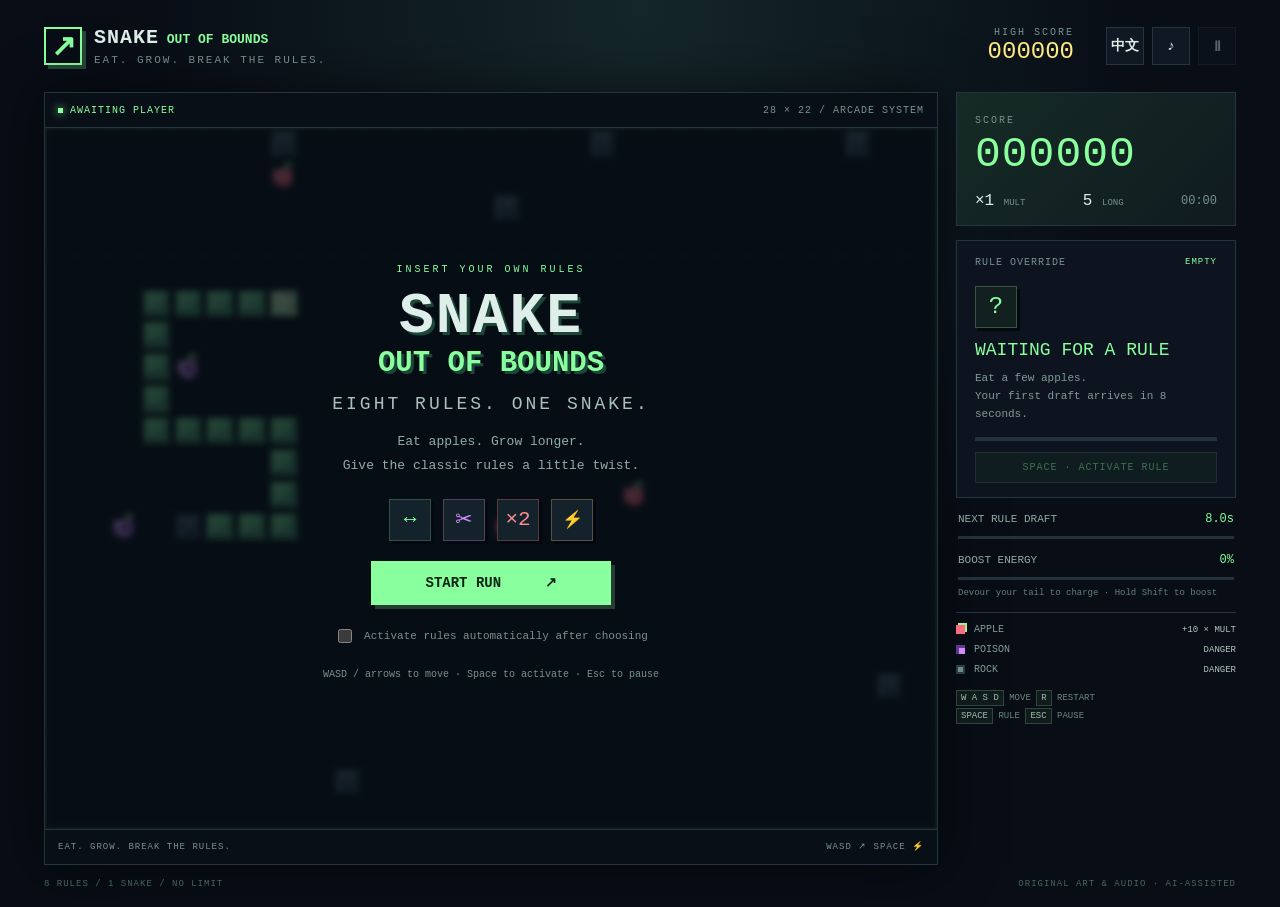
==== SnakeOutOfBounds.html @ 29319cbf "Add Snake Out of Bounds builds" ====
<!doctype html>
<html lang="en">
<head>
  <meta charset="utf-8">
  <meta name="viewport" content="width=device-width,initial-scale=1">
  <meta name="theme-color" content="#080d16">
  <meta name="description" content="Snake Out of Bounds — an endless arcade snake game with eight temporary rule mutations.">
  <title>Snake Out of Bounds</title>
  <style>
:root{color-scheme:dark;--bg:#080d16;--panel:#0d1420;--line:#243441;--muted:#77928f;--ink:#deeee9;--green:#89ff9d;--accent:#89ff9d;--purple:#d48aff;--yellow:#ffe783}*{box-sizing:border-box}body{margin:0;background:var(--bg);color:var(--ink);font-family:Consolas,"Courier New","Microsoft YaHei",monospace;font-size:14px;background-image:radial-gradient(ellipse at 50% 0,#14262a 0,transparent 55%)}button,a,input{-webkit-tap-highlight-color:transparent}button{font:inherit;cursor:pointer;transition:background .15s,transform .15s,border-color .15s}button:focus-visible,a:focus-visible,input:focus-visible{outline:2px solid var(--yellow);outline-offset:4px}button:active{transform:translateY(2px)}button:disabled{cursor:default;opacity:.38;transform:none}button:hover:not(:disabled){filter:brightness(1.15)}[hidden]{display:none!important}.cabinet{max-width:1240px;margin:auto;padding:0 24px}.topbar{height:92px;display:flex;align-items:center;gap:32px}.brand{display:flex;align-items:center;gap:12px;color:var(--ink);text-decoration:none;margin-right:auto}.brand-icon{width:38px;height:38px;display:grid;place-content:center;border:2px solid var(--green);color:var(--green);font-size:30px;font-weight:bold;box-shadow:4px 4px 0 #274738}.brand b{font-size:20px;letter-spacing:1px}.brand-small{font-size:13px;color:var(--green);letter-spacing:0}.brand small{display:block;color:var(--muted);font-size:11px;letter-spacing:2px;margin-top:5px}.record{text-align:right}.record span{display:block;font-size:10px;color:var(--muted);letter-spacing:2px}.record strong{color:var(--yellow);font-size:24px;font-weight:normal}.top-actions{display:flex;gap:8px}.icon-button{border:1px solid var(--line);background:#101923;color:var(--ink);width:38px;height:38px;font-weight:bold}.arena{display:grid;grid-template-columns:minmax(0,1fr) 280px;gap:18px;align-items:start}.board-shell{border:1px solid var(--line);box-shadow:0 0 50px #0008;min-width:0;background:#090f17}.board-status,.board-footer{display:flex;justify-content:space-between;align-items:center;padding:11px 13px;font-size:10px;letter-spacing:1px;color:var(--muted);height:35px}.board-status{border-bottom:1px solid var(--line)}.board-status span:first-child{display:flex;align-items:center;gap:7px}.board-status b{color:var(--accent);font-weight:normal}.board-status i{width:5px;height:5px;background:var(--accent);box-shadow:0 0 8px var(--accent)}.board-footer{border-top:1px solid var(--line);font-size:9px}.board-wrap{position:relative;isolation:isolate;overflow:hidden;aspect-ratio:28/22}canvas{display:block;width:100%;height:100%;image-rendering:pixelated;outline:none}.board-wrap:after{content:"";position:absolute;inset:0;pointer-events:none;background:repeating-linear-gradient(transparent 0 3px,#0002 3px 4px);opacity:.28;z-index:3}.overlay{position:absolute;inset:0;display:grid;place-items:center;background:#060b14bd;backdrop-filter:blur(3px);z-index:5;padding:24px}.panel{max-width:560px;width:100%;text-align:center}.eyebrow{color:var(--green);font-size:10px;letter-spacing:3px;margin-bottom:16px}.title-panel h1{font-size:58px;line-height:.88;letter-spacing:2px;margin:0;text-shadow:3px 3px 0 #1b4639}.title-panel h1 span{display:block;color:var(--green);font-size:29px;letter-spacing:0;line-height:1.5}.title-panel h2{font-size:18px;font-weight:normal;color:#aac2b9;margin:8px 0 16px;letter-spacing:3px}.intro{line-height:1.9;font-size:13px;color:#94ada8;margin:14px 0}.rule-preview{display:flex;justify-content:center;gap:12px;margin:20px 0}.rule-preview span{display:grid;place-items:center;width:42px;height:42px;background:#14232b;border:1px solid #325143;font-size:21px;color:var(--green);box-shadow:3px 3px 0 #020811}.rule-preview span:nth-child(2){color:var(--purple);border-color:#51415f}.rule-preview span:nth-child(3){color:#ff8b92;border-color:#5d393e}.rule-preview span:nth-child(4){color:var(--yellow);border-color:#57513e}.primary{border:0;background:var(--green);color:#0a2515;min-height:44px;padding:12px 26px;font-weight:bold;box-shadow:4px 4px 0 #263e32}.primary span{margin-left:35px}.title-panel .primary,.death-panel .primary{min-width:240px}.auto-option{display:flex;align-items:center;justify-content:center;gap:9px;font-size:11px;color:var(--muted);margin-top:21px;cursor:pointer}.auto-option input{accent-color:var(--green);width:14px;height:14px}.small-print{font-size:10px;color:#78928a;margin-top:20px;line-height:1.7}.dashboard{display:flex;flex-direction:column;gap:14px}.score-block{padding:18px 18px 15px;border:1px solid var(--line);background:linear-gradient(135deg,#152b25,#101b20)}.score-block>span{color:var(--muted);font-size:10px;letter-spacing:2px}.score-block>strong{display:block;font-weight:normal;color:var(--green);font-size:43px;letter-spacing:1px;line-height:1.3}.score-meta{display:flex;align-items:center;justify-content:space-between;margin-top:9px;font-size:16px}.score-meta small{font-size:9px;color:var(--muted)}.score-meta>span:last-child{font-size:12px;color:var(--muted)}.rule-slot{padding:16px 18px 14px;border:1px solid var(--line);background:var(--panel);min-height:246px}.slot-heading{display:flex;justify-content:space-between;color:var(--muted);font-size:10px;letter-spacing:1px}.slot-heading span:last-child{color:var(--accent);font-size:9px}.rule-symbol{width:42px;height:42px;font-size:24px;display:grid;place-items:center;color:var(--accent);border:1px solid #395447;margin:18px 0 12px;box-shadow:3px 3px 0 #03090f;background:#122020}.rule-slot h2{font-size:18px;color:var(--accent);font-weight:normal;margin:0 0 9px}.rule-slot p{line-height:1.65;color:#819a95;font-size:11px;min-height:40px;margin:0 0 14px}.rule-meter,.thin-meter{height:4px;background:#24313a;overflow:hidden}.rule-meter>div{height:100%;width:0;background:var(--accent);transition:width .06s linear}.activate{display:block;width:100%;margin-top:11px;border:1px solid #425c50;background:#172c22;padding:9px 3px;font-size:10px;color:var(--green);letter-spacing:1px}.next-draft,.energy{padding:0 2px}.next-draft>div:first-child,.energy>div:first-child{display:flex;justify-content:space-between;align-items:center;margin-bottom:10px}.next-draft span,.energy span{color:#90aaa0;font-size:11px}.next-draft strong,.energy strong{font-size:12px;color:var(--green);font-weight:normal}.thin-meter{height:3px}.thin-meter div{height:100%;background:var(--yellow);width:0;transition:width .08s linear}.energy .thin-meter div{background:#87d7ff}.energy small{display:block;font-size:9px;color:#657f79;margin-top:8px}.legend{border-top:1px solid var(--line);padding-top:11px;display:grid;gap:9px}.legend>div{display:flex;align-items:center;font-size:10px;color:#819c94;gap:9px}.legend b{margin-left:auto;color:#b3c8bd;font-size:9px;font-weight:normal}.legend i{width:9px;height:9px;display:inline-block}.apple-dot{background:#fa6d80;box-shadow:2px -2px #a5ef99}.poison-dot{background:var(--purple);box-shadow:inset 3px 3px #5f3889}.rock-dot{background:#708c8a;border:2px solid #293d48}.key-hint{line-height:2;font-size:9px;color:#6c8a81}.key-hint kbd{font:inherit;border:1px solid #30463c;padding:2px 4px;color:#a4bfb1;background:#101c1b}.page-footer{display:flex;justify-content:space-between;font-size:9px;color:#48675c;padding:14px 0 18px;letter-spacing:1px}.draft-panel h2,.pause-panel h2,.death-panel h2{font-size:28px;margin:0 0 15px;letter-spacing:1px;font-weight:normal}.draft-panel>p,.death-panel>p{color:#809a93;font-size:12px;line-height:1.7;margin:0 0 24px}.draft-panel .eyebrow{color:var(--yellow)}.choices{display:grid;grid-template-columns:1fr 1fr;gap:14px;margin-bottom:23px}.choice{display:flex;flex-direction:column;align-items:center;min-height:214px;padding:20px 12px;background:#131e29;border:1px solid #3e5559;color:var(--ink);box-shadow:4px 4px 0 #02080d;position:relative}.choice:hover{border-color:var(--card-color);background:#1b2c32}.choice-number{position:absolute;top:9px;left:10px;font-size:10px;color:#6b8e82}.choice-symbol{font-size:34px;color:var(--card-color);margin:15px 0}.choice b{font-size:16px;font-weight:normal;color:var(--card-color);margin-bottom:14px}.choice p{font-size:11px;color:#8da89d;line-height:1.7;margin:0;flex:1}.choice small{margin-top:18px;font-size:9px;letter-spacing:1px;color:#bed4c8}.draft-panel>small{color:#719389;font-size:10px}.pause-panel{max-width:420px}.control-list{display:grid;grid-template-columns:1fr 1fr;text-align:left;background:#101b24;border:1px solid #2d4241;padding:16px;gap:13px 20px;color:#9ab4aa;font-size:11px}.control-list kbd{display:block;color:var(--green);font:inherit;font-size:12px;margin-bottom:4px}.pause-hint{font-size:11px;line-height:1.8;color:#789990;margin:18px 0}.pause-buttons{display:flex;gap:12px;justify-content:center}.secondary{border:1px solid #395349;background:#172623;color:#acc7b7;padding:10px 18px}.credits{color:#4f7266;font-size:9px;line-height:1.9;margin-top:24px}.final-score{position:relative;border-block:1px solid #29453b;padding:15px;margin-bottom:20px}.final-score span{display:block;color:#819f91;font-size:10px}.final-score strong{display:block;font-size:54px;font-weight:normal;color:var(--green)}.final-score b{color:var(--yellow);font-size:10px;letter-spacing:2px}.final-stats{display:flex;justify-content:space-around;margin-bottom:30px}.final-stats small{display:block;font-size:10px;color:#789d8c;margin-bottom:8px}.final-stats b{color:#ceded3;font-size:20px;font-weight:normal}.slogan{position:absolute;z-index:4;left:0;right:0;top:42%;text-align:center;pointer-events:none;opacity:0;background:#160d2cd9;padding:18px 9px;border-block:1px solid #b975d688;transform:translateY(8px);transition:opacity .15s,transform .15s}.slogan.show{opacity:1;transform:none}.slogan small{display:block;font-size:9px;letter-spacing:4px;color:#dcb8f6;margin-bottom:9px}.slogan strong{font-size:28px;color:#f6d6ff;text-shadow:2px 2px #6544aa;line-height:1.2}.toast{position:absolute;z-index:4;bottom:20px;left:50%;transform:translateX(-50%);font-size:11px;background:#111f29eb;border:1px solid #4f7160;padding:9px 17px;white-space:nowrap;opacity:0;pointer-events:none;transition:opacity .2s}.toast.show{opacity:1}.cabinet.active{--accent:#d48aff}.cabinet.active .board-shell{border-color:#614876}.cabinet.active .rule-slot{border-color:#62477c;background:linear-gradient(135deg,#201a30,#101c23)}.cabinet.armed{--accent:#ffe783}.cabinet.armed .rule-slot{border-color:#74633e}.cabinet.warning .board-status i{animation:blink 1s steps(2,end) infinite}.cabinet.warning .next-draft strong{color:var(--yellow)}@keyframes blink{50%{opacity:.25}}@media(max-width:1000px){.cabinet{padding:0 16px}.arena{grid-template-columns:minmax(0,1fr) 240px;gap:12px}.score-block>strong{font-size:36px}.rule-slot{padding:13px;min-height:228px}.rule-slot p{font-size:10px}.title-panel h1{font-size:48px}.title-panel h1 span{font-size:24px}.overlay{padding:20px}.title-panel .intro{font-size:12px}.rule-preview{margin:14px 0}.small-print{margin-top:14px}.choice{min-height:190px}.draft-panel h2{font-size:23px}.choice b{font-size:14px}.choice p{font-size:10px}.slogan strong{font-size:23px}}@media(max-width:760px){.topbar{height:76px;gap:12px}.brand-small{display:block;font-size:11px}.brand b{font-size:17px}.brand small{display:none}.record strong{font-size:18px}.record span{font-size:8px}.top-actions{gap:4px}.icon-button{width:32px;height:32px}.arena{grid-template-columns:1fr}.dashboard{display:grid;grid-template-columns:1fr 1fr;gap:12px}.score-block{grid-column:1;padding:14px}.rule-slot{grid-column:2;grid-row:1/4;min-height:0}.energy,.next-draft{grid-column:1}.legend,.key-hint{display:none}.board-status #coordinates{font-size:8px}.board-footer{font-size:8px}.overlay{padding:15px}.title-panel h1{font-size:44px}.title-panel h1 span{font-size:21px}.title-panel h2{font-size:14px;margin:2px 0 8px}.title-panel .intro{font-size:11px;margin:8px 0}.rule-preview{margin:10px 0}.rule-preview span{height:28px;width:28px;font-size:17px}.primary{min-height:38px;padding:9px 18px}.auto-option{margin-top:13px;font-size:10px}.small-print{font-size:8px;margin:10px 0 0}.eyebrow{font-size:8px;margin-bottom:12px}.draft-panel h2,.pause-panel h2,.death-panel h2{font-size:21px;margin-bottom:10px}.draft-panel>p,.death-panel>p{font-size:10px;margin-bottom:14px}.choices{gap:10px;margin-bottom:14px}.choice{min-height:166px;padding:14px 8px}.choice-symbol{font-size:24px;margin:10px 0}.choice b{font-size:12px;margin-bottom:10px}.choice p{font-size:9px}.choice small{margin-top:10px}.control-list{padding:10px;gap:8px;font-size:9px}.control-list kbd{font-size:10px}.pause-hint{font-size:9px;margin:12px 0}.credits{margin:13px 0 0;font-size:8px}.final-score{padding:9px;margin-bottom:12px}.final-score strong{font-size:38px}.final-stats{margin-bottom:15px}.final-stats b{font-size:17px}.page-footer{font-size:7px}.slogan strong{font-size:19px}}@media(prefers-reduced-motion:reduce){*{animation:none!important;transition:none!important}.board-wrap:after{display:none}}
@media(min-width:761px){.cabinet{max-width:min(1240px,calc((100vh - 198px)*28/22 + 348px))}}
.overlay{overflow:auto;align-items:safe center}@media(min-width:761px) and (max-height:800px){.key-hint{display:none}}
.icon-button{padding:0;white-space:nowrap}.rule-preview span:last-child{font-size:17px}

</style>
</head>
<body>
<div class="cabinet" id="cabinet">
  <header class="topbar">
    <a class="brand" href="#" id="home" aria-label="Title screen"><span class="brand-icon">↗</span><span><b>SNAKE<span class="brand-small"> OUT OF BOUNDS</span></b><small id="brandSub">EAT. GROW. BREAK THE RULES.</small></span></a>
    <div class="record"><span id="bestLabel">HIGH SCORE</span><strong id="best">000000</strong></div>
    <div class="top-actions"><button id="language" class="icon-button" aria-label="切换至中文">中文</button><button id="sound" class="icon-button" aria-label="Mute sound">♪</button><button id="pause" class="icon-button" aria-label="Pause">Ⅱ</button></div>
  </header>
  <main class="arena">
    <section class="board-shell" aria-label="Game board">
      <div class="board-status"><span><i id="statusDot"></i><b id="status">AWAITING PLAYER</b></span><span id="coordinates">28 × 22 / ARCADE SYSTEM</span></div>
      <div class="board-wrap">
        <canvas id="board" width="840" height="660" tabindex="0" aria-label="Snake board. WASD or arrows to move."></canvas>
        <div id="slogan" class="slogan" aria-live="polite"><small>RULE OVERRIDE</small><strong></strong></div>
        <div id="toast" class="toast" aria-live="polite"></div>
        <div id="overlay" class="overlay">
          <section id="titlePanel" class="panel title-panel">
            <div class="eyebrow">INSERT YOUR OWN RULES</div>
            <h1>SNAKE<br><span>OUT OF BOUNDS</span></h1>
            <h2 id="titleZh">EIGHT RULES. ONE SNAKE.</h2>
            <p class="intro" id="intro">Eat apples. Grow longer.<br>Give the classic rules a little twist.</p>
            <div class="rule-preview" aria-hidden="true"><span>↔</span><span>✂</span><span>×2</span><span>⚡</span></div>
            <button id="start" class="primary">START RUN <span>↗</span></button>
            <label class="auto-option"><input type="checkbox" id="auto"><span id="autoLabel">Activate rules automatically after choosing</span></label>
            <p class="small-print" id="titleHelp">WASD / arrows to move · Space to activate · Esc to pause</p>
          </section>
          <section id="draftPanel" class="panel draft-panel" hidden>
            <div class="eyebrow" id="draftEyebrow">RULE DRAFT / TIME IS PAUSED</div>
            <h2 id="draftTitle">Which rule will you bend?</h2>
            <p id="draftSubtitle">Keep one. Your new rule replaces the old one.</p>
            <div id="choices" class="choices"></div>
            <small id="draftHelp">Press 1 / 2 to choose · Then Space to activate</small>
          </section>
          <section id="pausePanel" class="panel pause-panel" hidden>
            <div class="eyebrow">SYSTEM ON HOLD</div>
            <h2 id="pauseTitle">PAUSED</h2>
            <div id="pauseHelp" class="control-list"></div>
            <p id="pauseHint" class="pause-hint">Every 5 extra body segments raise your score multiplier.<br>A yellow warning precedes a choice of two new rules.</p>
            <div class="pause-buttons"><button id="resume" class="primary">RESUME</button><button id="restartPause" class="secondary">NEW RUN</button></div>
            <p class="credits" id="credits">Original procedural art & synthesized audio · AI-assisted<br>Full license and production notes: CREDITS.txt</p>
          </section>
          <section id="deathPanel" class="panel death-panel" hidden>
            <div class="eyebrow" id="deathEyebrow">RUN TERMINATED</div>
            <h2 id="deathTitle">The rules won this round.</h2>
            <p id="deathReason"></p>
            <div class="final-score"><span id="finalLabel">FINAL SCORE</span><strong id="finalScore">000000</strong><b id="newRecord" hidden>NEW RECORD</b></div>
            <div class="final-stats"><span><small id="lengthLabel">MAX LENGTH</small><b id="finalLength">5</b></span><span><small id="timeLabel">SURVIVAL</small><b id="finalTime">00:00</b></span><span><small id="rulesLabel">RULES USED</small><b id="finalRules">0</b></span></div>
            <button id="restart" class="primary">TRY AGAIN <span>↗</span></button>
            <p class="small-print" id="restartHelp">Press R / Enter to restart instantly</p>
          </section>
        </div>
      </div>
      <div class="board-footer"><span id="footerLeft">EAT. GROW. BREAK THE RULES.</span><span id="footerRight">WASD ↗ SPACE ⚡</span></div>
    </section>
    <aside class="dashboard">
      <div class="score-block"><span id="scoreLabel">SCORE</span><strong id="score">000000</strong><div class="score-meta"><span id="multiplier">×1 <small>MULT</small></span><span id="length">5 <small>LONG</small></span><span id="time">00:00</span></div></div>
      <section class="rule-slot" id="ruleSlot"><div class="slot-heading"><span id="slotLabel">RULE OVERRIDE</span><span id="ruleBadge">EMPTY</span></div><div id="ruleSymbol" class="rule-symbol">?</div><h2 id="ruleName">WAITING FOR A RULE</h2><p id="ruleDescription">Eat a few apples.<br>Your first draft arrives in 8 seconds.</p><div class="rule-meter"><div id="activeBar"></div></div><button id="activate" class="activate" disabled><span id="activateLabel">SPACE · ACTIVATE RULE</span></button></section>
      <section class="next-draft"><div><span id="nextLabel">NEXT RULE DRAFT</span><strong id="nextTime">08.0s</strong></div><div class="thin-meter"><div id="draftBar"></div></div></section>
      <section class="energy"><div><span id="energyLabel">BOOST ENERGY</span><strong id="energyValue">0%</strong></div><div class="thin-meter"><div id="energyBar"></div></div><small id="energyHint">Devour your tail to charge · Hold Shift to boost</small></section>
      <section class="legend"><div><i class="apple-dot"></i><span id="appleLegend">APPLE</span><b id="applePoints">+10 × MULT</b></div><div><i class="poison-dot"></i><span id="poisonLegend">POISON</span><b id="poisonPoints">DANGER</b></div><div><i class="rock-dot"></i><span id="rockLegend">ROCK</span><b id="rockPoints">DANGER</b></div></section>
      <div class="key-hint" id="sideHelp"><kbd>W A S D</kbd> MOVE <kbd>R</kbd> RESTART<br><kbd>SPACE</kbd> RULE <kbd>ESC</kbd> PAUSE</div>
    </aside>
  </main>
  <footer class="page-footer"><span id="bottomLabel">8 RULES / 1 SNAKE / NO LIMIT</span><span id="bottomCredit">ORIGINAL ART & AUDIO · AI-ASSISTED</span></footer>
</div>
<script>
/* Snake Out of Bounds — original pure simulation, MIT licensed. */
(function (root, factory) {
  'use strict';
  const api = factory();
  if (typeof module === 'object' && module.exports) module.exports = api;
  else { root.SnakeModel = api.SnakeModel; root.RULES = api.RULES; }
})(typeof window !== 'undefined' ? window : globalThis, function () {
  'use strict';
  const RULES = [
    { id: 'wrap', name: {zh:'穿墙', en:'WALL WALKER'}, slogan:{zh:'边界只是一种建议。',en:'Borders are suggestions.'}, description:{zh:'10 秒内穿过四周边界，从另一侧出现。身体、毒果和岩石仍然危险。',en:'Wrap through board edges for 10 seconds. Your body, poison and rocks remain dangerous.'}, color:'#59cfff' },
    { id: 'cut', name: {zh:'自切', en:'CUT THE TAIL'}, slogan:{zh:'舍掉过去，换一条生路。',en:'Leave the past behind.'}, description:{zh:'撞到身体时，从撞击段到尾巴切断；每失去一节获得 2 分 × 切断前倍率。',en:'A body collision cuts off the struck segment and the tail. Earn 2 points per removed segment times your pre-cut multiplier.'}, color:'#ff79bd' },
    { id: 'antidote', name: {zh:'毒即是食', en:'ANTIDOTE'}, slogan:{zh:'把坏消息吃下去。',en:'Swallow the bad news.'}, description:{zh:'毒果变成食物：安全吃掉、长一节，获得 20 分 × 倍率。',en:'Poison becomes safe food: grow one segment and earn 20 points times your multiplier.'}, color:'#a1f477' },
    { id: 'devour', name: {zh:'吞尾加速', en:'TAIL BURNER'}, slogan:{zh:'用身体为速度加油。',en:'Fuel your speed with yourself.'}, description:{zh:'激活及再次按空格时吞掉一节尾巴，增加 30 能量（至少留 3 节）。按 Shift 消耗能量加速。',en:'Activation and further Space presses consume one tail segment for 30 energy, keeping at least 3 segments. Hold Shift to spend energy on speed.'}, color:'#ffa95f' },
    { id: 'velocity', name: {zh:'疾速穿石', en:'GHOST SPRINT'}, slogan:{zh:'快到障碍来不及阻挡。',en:'Too fast for obstacles.'}, description:{zh:'自动高速前进；穿过并消除岩石，每块获得 4 分 × 倍率。毒果和边界仍致命。',en:'Move automatically at high speed. Break through rocks for 4 points times your multiplier. Poison and edges remain deadly.'}, color:'#bd98ff' },
    { id: 'invert', name: {zh:'反转价值', en:'VALUE FLIP'}, slogan:{zh:'好坏，由你重新定义。',en:'Redefine good and bad.'}, description:{zh:'苹果长身但不加分；毒果安全、长身并加 20 分 × 倍率；岩石安全、消除并加 12 分 × 倍率。',en:'Apples grow you but score zero. Poison safely grows you for 20 points times your multiplier. Rocks break safely for 12 points times your multiplier.'}, color:'#ffe177' },
    { id: 'hunt', name: {zh:'食物来找你', en:'FOOD HUNT'}, slogan:{zh:'这次，轮到食物追你。',en:'Let the food chase you.'}, description:{zh:'每 0.65 秒，苹果向蛇头移动一格，避开身体、岩石、毒果和其他苹果。',en:'Every 0.65 seconds apples move one cell toward your head, avoiding your body, rocks, poison and other apples.'}, color:'#67eccb' },
    { id: 'relative', name: {zh:'蛇在中心', en:'CENTER STAGE'}, slogan:{zh:'不必移动自己，让世界移动。',en:'Move the world around you.'}, description:{zh:'画面以蛇头为中心移动，边界循环相连。逻辑中蛇仍在移动；身体、岩石和毒果仍危险。',en:'The view follows your centered head and world edges wrap. Your snake still moves logically; body, rocks and poison remain dangerous.'}, color:'#80aeff' }
  ];
  const IDS = RULES.map(r => r.id);
  const same = (a, b) => a.x === b.x && a.y === b.y;
  const copy = a => ({x:a.x, y:a.y});
  const clone = value => JSON.parse(JSON.stringify(value));
  const mod = (n, d) => ((n % d) + d) % d;

  class SnakeModel {
    constructor(seed) {
      this.cols = 28; this.rows = 22;
      this._initialSeed = seed === undefined ? Date.now() >>> 0 : seed;
      this.reset(this._initialSeed);
    }
    reset(seed) {
      if (seed !== undefined) this._initialSeed = seed;
      this._randomSource = typeof this._initialSeed === 'function' ? this._initialSeed : null;
      this._seed = this._randomSource ? 1 : Number(this._initialSeed) >>> 0;
      this.snake = Array.from({length:5}, (_, i) => ({x:14-i, y:11}));
      this.dir = {x:1,y:0}; this._turnQueue = [];
      this.apples = []; this.poisons = []; this.obstacles = [];
      this.score = 0; this.maxLength = 5; this.elapsed = 0;
      this.alive = true; this.deathReason = null;
      this.currentRule = null; this.activeRemaining = 0; this.ready = false;
      this.energy = 0; this.choiceDue = 8; this.offered = null; this.events = [];
      this._moveClock = 0; this._huntClock = 0; this._pendingGrowth = 0;
      this._tailMemory = null;
      const safeStart = p => p.x >= 8 && p.x <= 22 && p.y >= 8 && p.y <= 14;
      for (let i=0;i<8;i++) this._spawn(this.obstacles, safeStart);
      this.apples.push({x:18,y:11});
      this._spawn(this.apples); this._spawn(this.apples);
      this._spawn(this.poisons, safeStart); this._spawn(this.poisons, safeStart);
      return this.snapshot();
    }
    _random() {
      if (this._randomSource) {
        const n = Number(this._randomSource());
        return Number.isFinite(n) ? Math.max(0,Math.min(1-Number.EPSILON,n)) : 0;
      }
      this._seed = (Math.imul(1664525,this._seed)+1013904223) >>> 0;
      return this._seed / 4294967296;
    }
    _occupied(p) {
      return [this.snake,this.apples,this.poisons,this.obstacles].some(list => list.some(a=>same(a,p)));
    }
    _spawn(list, excluded) {
      const cells = [];
      for(let y=0;y<this.rows;y++) for(let x=0;x<this.cols;x++) {
        const p={x,y}; if(!this._occupied(p) && !(excluded && excluded(p))) cells.push(p);
      }
      if(!cells.length) { this._end('complete'); return null; }
      const cell=cells[Math.floor(this._random()*cells.length)]; list.push(cell); return cell;
    }
    _active(id) { return this.currentRule===id && this.activeRemaining>0; }
    multiplier() { return Math.max(1,Math.min(8,1+Math.floor((this.snake.length-5)/5))); }
    interval(boost) {
      if(boost && this.energy>0) return .075;
      if(this._active('velocity')) return .085;
      return Math.max(.11,.16-this.score*.00015);
    }
    turn(dx,dy) {
      if(!this.alive || this.offered || !((Math.abs(dx)===1 && dy===0)||(Math.abs(dy)===1 && dx===0))) return false;
      const last=this._turnQueue.length ? this._turnQueue[this._turnQueue.length-1] : this.dir;
      if((dx===last.x && dy===last.y)||(dx===-last.x && dy===-last.y)||this._turnQueue.length>=2) return false;
      this._turnQueue.push({x:dx,y:dy}); return true;
    }
    _draft() {
      const pool=IDS.filter(id=>id!==this.currentRule);
      const first=pool.splice(Math.floor(this._random()*pool.length),1)[0];
      const second=pool[Math.floor(this._random()*pool.length)];
      this.offered=[first,second]; this.choiceDue=0;
      this._turnQueue=[];
      this.events.push({type:'draft',rule:null,offered:this.offered.slice()});
    }
    choose(id,options) {
      if(!this.alive || !this.offered || !this.offered.includes(id) || !IDS.includes(id)) return false;
      this.currentRule=id; this.activeRemaining=0; this.ready=true;
      this.offered=null; this.choiceDue=18; this._huntClock=0;
      this.events.push({type:'choose',rule:id});
      if(options && options.autoActivate) this.activate();
      return true;
    }
    activate() {
      if(!this.alive || this.offered || !IDS.includes(this.currentRule)) return false;
      if(this.activeRemaining>0) return this.currentRule==='devour' ? this._devour() : false;
      if(!this.ready) return false;
      this.ready=false; this.activeRemaining=10; this._huntClock=0;
      this.events.push({type:'activate',rule:this.currentRule,...copy(this.snake[0])});
      if(this.currentRule==='devour') this._devour();
      return true;
    }
    _devour() {
      if(this.snake.length<=3) return false;
      const tail=this.snake.pop(); this._tailMemory=null;
      const gain=Math.min(30,100-this.energy); this.energy+=gain;
      this.events.push({type:'devour',rule:'devour',...copy(tail),amount:1});
      this.events.push({type:'energy',rule:'devour',amount:gain});
      return true;
    }
    _end(reason,position) {
      if(!this.alive) return;
      this.alive=false; this.deathReason=reason; this._turnQueue=[];
      this.events.push({type:'die',reason,rule:this.activeRemaining>0?this.currentRule:null,...copy(position||this.snake[0])});
    }
    _consume(list,object,kind,reward,multiplier) {
      const index=list.indexOf(object); if(index<0) return;
      list.splice(index,1); const amount=reward*multiplier; this.score+=amount;
      this.events.push({type:kind,...copy(object),amount,rule:this.activeRemaining>0?this.currentRule:null});
      this._spawn(list);
    }
    _growTail() {
      const n=this.snake.length, tail=this.snake[n-1], before=this.snake[n-2];
      const candidates=[];
      if(this._tailMemory) candidates.push(copy(this._tailMemory));
      if(before) candidates.push({x:tail.x+Math.sign(tail.x-before.x),y:tail.y+Math.sign(tail.y-before.y)});
      for(const d of [{x:1,y:0},{x:-1,y:0},{x:0,y:1},{x:0,y:-1}]) candidates.push({x:tail.x+d.x,y:tail.y+d.y});
      const wrap=this._active('wrap')||this._active('relative');
      for(const raw of candidates) {
        const p=wrap?{x:mod(raw.x,this.cols),y:mod(raw.y,this.rows)}:raw;
        if(p.x<0||p.y<0||p.x>=this.cols||p.y>=this.rows||this._occupied(p)) continue;
        const dx=Math.abs(p.x-tail.x),dy=Math.abs(p.y-tail.y);
        if(!(dx+dy===1 || (wrap && ((dx===this.cols-1&&dy===0)||(dy===this.rows-1&&dx===0))))) continue;
        this.snake.push(p); this._tailMemory=null; this.maxLength=Math.max(this.maxLength,this.snake.length); return true;
      }
      this._pendingGrowth++; return false;
    }
    _hunt() {
      for(const apple of this.apples.slice()) {
        if(!this.alive || !this.apples.includes(apple)) break;
        const head=this.snake[0],dx=head.x-apple.x,dy=head.y-apple.y;
        const horizontal={x:Math.sign(dx),y:0},vertical={x:0,y:Math.sign(dy)};
        const steps=Math.abs(dx)>=Math.abs(dy)?[horizontal,vertical]:[vertical,horizontal];
        for(const d of steps) {
          if(!d.x&&!d.y) continue;
          const p={x:apple.x+d.x,y:apple.y+d.y};
          if(p.x<0||p.y<0||p.x>=this.cols||p.y>=this.rows) continue;
          if(this.snake.slice(1).some(a=>same(a,p))||this.obstacles.some(a=>same(a,p))||this.poisons.some(a=>same(a,p))||this.apples.some(a=>a!==apple&&same(a,p))) continue;
          apple.x=p.x;apple.y=p.y;break;
        }
        if(same(apple,this.snake[0])) {
          const multiplier=this.multiplier(); this._growTail(); this._consume(this.apples,apple,'eat',10,multiplier);
        }
      }
    }
    _step() {
      if(this._turnQueue.length) this.dir=this._turnQueue.shift();
      const next={x:this.snake[0].x+this.dir.x,y:this.snake[0].y+this.dir.y};
      if(this._active('wrap')||this._active('relative')) {next.x=mod(next.x,this.cols);next.y=mod(next.y,this.rows);}
      else if(next.x<0||next.y<0||next.x>=this.cols||next.y>=this.rows) {this._end('wall',next);return;}
      const multiplier=this.multiplier();
      const apple=this.apples.find(a=>same(a,next));
      const poison=this.poisons.find(a=>same(a,next));
      const rock=this.obstacles.find(a=>same(a,next));
      const safePoison=this._active('antidote')||this._active('invert');
      if(poison&&!safePoison) {this._end('poison',next);return;}
      if(rock && !this._active('velocity')&&!this._active('invert')) {this._end('rock',next);return;}
      const growthCredits=Number(Boolean(apple))+Number(Boolean(poison&&safePoison))+this._pendingGrowth;
      const growing=growthCredits>0;
      const bodyIndex=this.snake.findIndex(a=>same(a,next));
      const tailVacates=bodyIndex===this.snake.length-1&&!growing;
      if(bodyIndex>=0&&!tailVacates) {
        if(!this._active('cut')) {this._end('body',next);return;}
        const removed=this.snake.length-bodyIndex;
        this.snake=this.snake.slice(0,bodyIndex); this._tailMemory=null;
        const amount=2*removed*multiplier;this.score+=amount;
        this.events.push({type:'cut',...copy(next),amount,segments:removed,rule:'cut'});
      }
      this.snake.unshift(next);
      if(!growing) this._tailMemory=this.snake.pop();
      else {this._tailMemory=null;this._pendingGrowth=Math.max(0,growthCredits-1);}
      this.maxLength=Math.max(this.maxLength,this.snake.length);
      if(rock) {
        this.obstacles.splice(this.obstacles.indexOf(rock),1);
        const amount=(this._active('invert')?12:4)*multiplier;this.score+=amount;
        this.events.push({type:'rock',...copy(rock),amount,rule:this.currentRule});
      }
      if(apple) this._consume(this.apples,apple,'eat',this._active('invert')?0:10,multiplier);
      if(poison) this._consume(this.poisons,poison,'poison',20,multiplier);
      this.events.push({type:'step',...copy(next),amount:this.snake.length,rule:this.activeRemaining>0?this.currentRule:null});
      if(this.snake.length>=this.cols*this.rows) this._end('complete');
    }
    update(dt,input) {
      if(!this.alive||this.offered) return;
      let remaining=Math.max(0,Math.min(.25,Number(dt)||0));
      const boosting=Boolean(input&&input.boost);let energySpent=0;
      while(remaining>1e-9 && this.alive && !this.offered) {
        if(this.choiceDue<=1e-9) {this._draft();break;}
        const slice=Math.min(.01,remaining,this.choiceDue); remaining-=slice;
        this.elapsed+=slice;this.choiceDue=Math.max(0,this.choiceDue-slice);
        if(this.activeRemaining>0) {
          this.activeRemaining=Math.max(0,this.activeRemaining-slice);
          if(this.activeRemaining<=1e-9) {
            this.activeRemaining=0;this._huntClock=0;
            this.events.push({type:'expire',rule:this.currentRule});
          }
        }
        const isBoosting=boosting&&this.energy>0;
        const stepInterval=this.interval(isBoosting);
        if(isBoosting) {const spent=Math.min(this.energy,25*slice);this.energy-=spent;energySpent+=spent;}
        if(this._active('hunt')) {
          this._huntClock+=slice;
          if(this._huntClock+1e-9>=.65) {this._huntClock-=.65;this._hunt();}
        }
        this._moveClock+=slice;
        if(this.alive && this._moveClock+1e-9>=stepInterval) {this._moveClock=Math.max(0,this._moveClock-stepInterval);this._step();}
        if(this.alive && this.choiceDue<=1e-9) this._draft();
      }
      if(energySpent>0) this.events.push({type:'energy',amount:-energySpent,rule:this.activeRemaining>0?this.currentRule:null});
    }
    snapshot() {
      return clone({cols:this.cols,rows:this.rows,snake:this.snake,dir:this.dir,apples:this.apples,poisons:this.poisons,obstacles:this.obstacles,
        score:this.score,maxLength:this.maxLength,elapsed:this.elapsed,alive:this.alive,deathReason:this.deathReason,
        currentRule:this.currentRule,activeRemaining:this.activeRemaining,ready:this.ready,energy:this.energy,choiceDue:this.choiceDue,
        offered:this.offered,events:this.events});
    }
  }
  return {SnakeModel,RULES};
});

</script>
<script>
/* Snake Out of Bounds — original AI-generated Web Audio synthesis.
   No recordings, samples, or third-party assets. See CREDITS.txt for license. */
(function () {
  'use strict';

  var context = null;
  var master = null;
  var ambience = null;
  var ambientNodes = [];
  var ambientTimer = null;
  var suspendTimer = null;
  var whiteNoise = null;
  var muted = false;
  var paused = false;
  var unlocked = false;
  var destroyed = false;
  var lastStep = -Infinity;
  var voiceCount = 0;
  var MAX_VOICES = 24;

  function disconnect(node) {
    try { node.disconnect(); } catch (_) { /* Already released. */ }
  }

  function createNoise(seconds) {
    var count = Math.ceil(context.sampleRate * seconds);
    var buffer = context.createBuffer(1, count, context.sampleRate);
    var data = buffer.getChannelData(0);
    for (var i = 0; i < count; i += 1) data[i] = Math.random() * 2 - 1;
    return buffer;
  }

  function buildGraph() {
    var AudioContextClass = window.AudioContext || window.webkitAudioContext;
    if (!AudioContextClass || destroyed) return false;
    try {
      context = new AudioContextClass();
      master = context.createGain();
      master.gain.value = 0;
      var limiter = context.createDynamicsCompressor();
      limiter.threshold.value = -18;
      limiter.knee.value = 12;
      limiter.ratio.value = 10;
      limiter.attack.value = 0.004;
      limiter.release.value = 0.18;
      master.connect(limiter);
      limiter.connect(context.destination);
      whiteNoise = createNoise(4);

      ambience = context.createGain();
      ambience.gain.value = 0.34;
      ambience.connect(master);

      // Three quiet arcade layers: pulse bass, soft harmonic, filtered air.
      var bass = context.createOscillator();
      bass.type = 'square';
      bass.frequency.value = 110;
      var bassGain = context.createGain();
      bassGain.gain.value = 0.014;
      bass.connect(bassGain);
      bassGain.connect(ambience);
      bass.start();

      var harmonic = context.createOscillator();
      harmonic.type = 'triangle';
      harmonic.frequency.value = 220;
      var harmonicGain = context.createGain();
      harmonicGain.gain.value = 0.012;
      harmonic.connect(harmonicGain);
      harmonicGain.connect(ambience);
      harmonic.start();

      var air = context.createBufferSource();
      air.buffer = whiteNoise;
      air.loop = true;
      var airFilter = context.createBiquadFilter();
      airFilter.type = 'bandpass';
      airFilter.frequency.value = 780;
      airFilter.Q.value = 0.8;
      var airGain = context.createGain();
      airGain.gain.value = 0.012;
      air.connect(airFilter);
      airFilter.connect(airGain);
      airGain.connect(ambience);
      air.start();

      ambientNodes = [bass, bassGain, harmonic, harmonicGain, air, airFilter, airGain, limiter];
      // Only three sustained sources exist. The short original pulse phrase is
      // scheduled on the audio clock; pause never creates a backlog of notes.
      ambientTimer = window.setInterval(function () {
        if (!context || context.state !== 'running' || muted || paused) return;
        var t = context.currentTime;
        bassGain.gain.setTargetAtTime(0.011 + Math.sin(t * 0.19) * 0.003, t, 1.6);
        harmonicGain.gain.setTargetAtTime(0.009 + Math.sin(t * 0.13 + 1.7) * 0.004, t, 1.8);
        harmonic.detune.setTargetAtTime(Math.sin(t * 0.1) * 6, t, 1.6);
        airFilter.frequency.setTargetAtTime(760 + Math.sin(t * 0.11) * 270, t, 2);
        [220, 293.66, 329.63, 440].forEach(function (f, i) {
          tone(f, 0.095, 'square', 0.015, i * 0.175);
        });
      }, 1400);
      return true;
    } catch (_) {
      if (context) {
        try { context.close(); } catch (__) { /* Audio remains optional. */ }
      }
      context = null;
      master = null;
      return false;
    }
  }

  function synchronize() {
    if (!context || !master || destroyed) return;
    if (suspendTimer !== null) {
      window.clearTimeout(suspendTimer);
      suspendTimer = null;
    }
    var shouldPlay = unlocked && !muted && !paused;
    var t = context.currentTime;
    master.gain.cancelScheduledValues(t);
    master.gain.setTargetAtTime(shouldPlay ? 0.24 : 0, t, 0.035);
    if (shouldPlay) {
      if (context.state === 'suspended' || context.state === 'interrupted') {
        // Rejections are harmless on browsers that require another user gesture.
        try { var result = context.resume(); if (result) result.catch(function () {}); } catch (_) {}
      }
    } else if (context.state === 'running') {
      suspendTimer = window.setTimeout(function () {
        suspendTimer = null;
        if (context && !destroyed && (muted || paused || !unlocked)) {
          try { var result = context.suspend(); if (result) result.catch(function () {}); } catch (_) {}
        }
      }, 160);
    }
  }

  function init() {
    if (destroyed) return false;
    if (!context && !buildGraph()) return false;
    unlocked = true;
    synchronize();
    return true;
  }

  function tone(frequency, duration, type, volume, delay, endFrequency) {
    if (!context || voiceCount >= MAX_VOICES) return;
    var start = context.currentTime + (delay || 0);
    var osc = context.createOscillator();
    var gain = context.createGain();
    osc.type = type || 'sine';
    osc.frequency.setValueAtTime(Math.max(20, frequency), start);
    if (endFrequency) osc.frequency.exponentialRampToValueAtTime(Math.max(20, endFrequency), start + duration);
    gain.gain.setValueAtTime(0.0001, start);
    gain.gain.exponentialRampToValueAtTime(Math.max(0.0002, volume), start + Math.min(0.012, duration * 0.15));
    gain.gain.exponentialRampToValueAtTime(0.0001, start + duration);
    osc.connect(gain);
    gain.connect(master);
    voiceCount += 1;
    osc.onended = function () {
      voiceCount = Math.max(0, voiceCount - 1);
      disconnect(osc);
      disconnect(gain);
    };
    osc.start(start);
    osc.stop(start + duration + 0.025);
  }

  function noise(duration, volume, frequency, delay) {
    if (!context || voiceCount >= MAX_VOICES) return;
    var start = context.currentTime + (delay || 0);
    var source = context.createBufferSource();
    source.buffer = whiteNoise;
    var filter = context.createBiquadFilter();
    filter.type = 'lowpass';
    filter.frequency.value = frequency;
    var gain = context.createGain();
    gain.gain.setValueAtTime(0.0001, start);
    gain.gain.exponentialRampToValueAtTime(volume, start + 0.005);
    gain.gain.exponentialRampToValueAtTime(0.0001, start + duration);
    source.connect(filter);
    filter.connect(gain);
    gain.connect(master);
    voiceCount += 1;
    source.onended = function () {
      voiceCount = Math.max(0, voiceCount - 1);
      disconnect(source);
      disconnect(filter);
      disconnect(gain);
    };
    source.start(start, Math.random() * 3);
    source.stop(start + duration + 0.025);
  }

  function play(name) {
    if (!context || !unlocked || muted || paused || destroyed || context.state !== 'running') return;
    switch (name) {
      case 'eat':
        tone(587.33, 0.075, 'square', 0.11);
        tone(880, 0.1, 'square', 0.085, 0.045);
        break;
      case 'cut':
        noise(0.07, 0.14, 2000);
        tone(990, 0.11, 'square', 0.1, 0, 280);
        break;
      case 'poison':
        tone(415.3, 0.13, 'square', 0.12, 0, 104);
        noise(0.13, 0.12, 900, 0.04);
        break;
      case 'choose':
        tone(440, 0.055, 'square', 0.1);
        tone(659.25, 0.13, 'square', 0.09, 0.045);
        break;
      case 'draft':
        [329.63, 440, 659.25].forEach(function (f, i) { tone(f, 0.13, 'square', 0.08, i * 0.07); });
        break;
      case 'activate':
        tone(220, 0.25, 'square', 0.11, 0, 880);
        tone(440, 0.3, 'triangle', 0.14, 0.08, 1320);
        noise(0.09, 0.075, 2300, 0.1);
        break;
      case 'expire':
        tone(659.25, 0.13, 'square', 0.07);
        tone(329.63, 0.18, 'triangle', 0.1, 0.095);
        break;
      case 'devour':
        tone(110, 0.085, 'square', 0.17, 0, 440);
        tone(880, 0.12, 'triangle', 0.09, 0.06);
        noise(0.05, 0.07, 1600);
        break;
      case 'die':
        [440, 329.63, 220, 110].forEach(function (f, i) { tone(f, 0.22, 'square', 0.12, i * 0.14, f * 0.8); });
        noise(0.3, 0.1, 650, 0.16);
        break;
      case 'rock':
        noise(0.07, 0.14, 700);
        tone(100, 0.09, 'triangle', 0.17, 0, 55);
        break;
      case 'energy':
        tone(523.25, 0.12, 'triangle', 0.1, 0, 1046.5);
        break;
      case 'step':
        if (context.currentTime - lastStep < 0.115) return;
        lastStep = context.currentTime;
        tone(96 + Math.random() * 12, 0.028, 'triangle', 0.035);
        break;
      default:
        break;
    }
  }

  function stop() {
    destroyed = true;
    if (ambientTimer !== null) window.clearInterval(ambientTimer);
    if (suspendTimer !== null) window.clearTimeout(suspendTimer);
    ambientNodes.forEach(function (node) {
      if (typeof node.stop === 'function') { try { node.stop(); } catch (_) {} }
      disconnect(node);
    });
    ambientNodes = [];
    if (ambience) disconnect(ambience);
    if (master) disconnect(master);
    if (context) { try { var result = context.close(); if (result) result.catch(function () {}); } catch (_) {} }
    context = null;
  }

  window.SNAKE_AUDIO = Object.freeze({
    init: init,
    setMuted: function (value) { muted = Boolean(value); synchronize(); },
    setPaused: function (value) { paused = Boolean(value); synchronize(); },
    play: play,
    stop: stop
  });
}());

</script>
<script>
/* Snake Out of Bounds — original canvas arcade presentation. MIT license. */
(function () {
  'use strict';
  const $ = id => document.getElementById(id);
  const canvas = $('board'), ctx = canvas.getContext('2d');
  const audio = window.SNAKE_AUDIO;
  const ruleMap = Object.fromEntries(RULES.map(rule => [rule.id, rule]));
  const symbols = {wrap:'↔',cut:'✂',antidote:'×2',devour:'⚡',velocity:'≫',invert:'⇅',hunt:'◎',relative:'⊕'};
  const text = {
    zh: {
      brandSub:'不守规矩的贪吃蛇', bestLabel:'最高分', scoreLabel:'当前得分', titleZh:'不守规矩的贪吃蛇',
      intro:'吃掉苹果，拉长身体。<br>然后，让经典规则为你破例。', start:'开始游戏 <span>↗</span>', autoLabel:'选中规则后自动激活',
      titleHelp:'WASD / 方向键移动 · Space 激活 · Esc 暂停', draftEyebrow:'规则选择 / 时间已暂停', draftTitle:'这次，打破哪条规则？',
      draftSubtitle:'只保留一条。新规则会替换旧规则。', draftHelp:'按 1 / 2 选择 · 选择后按 Space 激活',
      draftAuto:'按 1 / 2 选择 · 选中即激活 10 秒', pauseTitle:'暂停', resume:'继续', restartPause:'重新开始',
      pauseHint:'吃苹果增长，每多 5 节身体提高得分倍率。<br>黄色预警后，从两条新规则中选择一条。',
      credits:'原创程序绘制、合成音频 · AI 辅助制作<br>完整授权与制作记录见 CREDITS.txt',
      deathTitle:'规则赢了这一局', deathComplete:'棋盘归你了！', finalLabel:'本局得分', lengthLabel:'最高长度', timeLabel:'存活时间', rulesLabel:'激活规则',
      restart:'再来一局 <span>↗</span>', restartHelp:'按 R / Enter 立即重开', slotLabel:'违规规则', nextLabel:'下次规则选择',
      energyLabel:'冲刺能量', energyHint:'吞尾规则充能 · 按住 Shift 冲刺', appleLegend:'苹果', poisonLegend:'毒苹果', rockLegend:'障碍',
      sideHelp:'<kbd>W A S D</kbd> 移动 <kbd>R</kbd> 重开<br><kbd>SPACE</kbd> 激活 <kbd>ESC</kbd> 暂停',
      bottomCredit:'原创视觉与音频 · AI 辅助制作', standard:'标准规则', titleStatus:'等待玩家', draftStatus:'即将改写规则', pauseStatus:'系统暂停', deadStatus:'本局结束',
      active:'规则已激活', armed:'规则已准备', empty:'等待规则选择', emptyDesc:'先吃几颗苹果。<br>第一轮选择将在 8 秒后出现。',
      activate:'SPACE · 激活规则', exhausted:'规则已耗尽 · 等待下一轮', activeTimer:'生效中', devour:'SPACE · 吞尾充能',
      minTail:'至少保留 3 节身体', readyHint:'按 Space 激活：', expires:'违规结束，恢复标准规则', noRule:'先等待规则选择',
      inactive:'本轮激活机会已用完', mult:'倍率', length:'长度', danger:'危险', safe:'奖励', pick:'选择 /',
      reasons:{wall:'撞到了边界。穿墙规则可以改变这一点。',body:'撞到了自己的身体。自切规则可以留一条生路。',rock:'撞到了障碍。疾速或反转规则可以穿过它。',poison:'吃到了毒苹果。毒即是食或反转规则可以让它安全。',complete:'你填满了可用空间，完成了这一局。'},
      controls:[['WASD / ↑ ↓ ← →','移动方向'],['SPACE','激活 / 吞尾'],['1 / 2','选择规则'],['SHIFT','消耗能量冲刺'],['R','立即重新开始'],['ESC / P','暂停 / 继续'],['L','切换语言'],['M','声音开关']],
      slogans:{wrap:'边界不会杀死你',cut:'身体可以剪掉',antidote:'毒苹果也是奖励',devour:'吞掉尾巴 · 加速前进',velocity:'速度让你穿过障碍',invert:'危险的东西才值钱',hunt:'食物正在追逐你',relative:'蛇不动 · 世界移动'},
      soundOn:'关闭声音',soundOff:'打开声音',pause:'暂停',home:'标题画面'
    },
    en: {
      brandSub:'EAT. GROW. BREAK THE RULES.', bestLabel:'HIGH SCORE', scoreLabel:'SCORE', titleZh:'EIGHT RULES. ONE SNAKE.',
      intro:'Eat apples. Grow longer.<br>Give the classic rules a little twist.', start:'START RUN <span>↗</span>', autoLabel:'Activate rules automatically after choosing',
      titleHelp:'WASD / arrows to move · Space to activate · Esc to pause', draftEyebrow:'RULE DRAFT / TIME IS PAUSED', draftTitle:'Which rule will you bend?',
      draftSubtitle:'Keep one. Your new rule replaces the old one.', draftHelp:'Press 1 / 2 to choose · Then Space to activate',
      draftAuto:'Press 1 / 2 to choose · Activates immediately for 10s', pauseTitle:'PAUSED', resume:'RESUME', restartPause:'NEW RUN',
      pauseHint:'Every 5 extra body segments raise your score multiplier.<br>A yellow warning precedes a choice of two new rules.',
      credits:'Original procedural art & synthesized audio · AI-assisted<br>Full license and production notes: CREDITS.txt',
      deathTitle:'The rules won this round.', deathComplete:'THE BOARD IS YOURS!', finalLabel:'FINAL SCORE', lengthLabel:'MAX LENGTH', timeLabel:'SURVIVAL', rulesLabel:'RULES USED',
      restart:'TRY AGAIN <span>↗</span>', restartHelp:'Press R / Enter to restart instantly', slotLabel:'RULE OVERRIDE', nextLabel:'NEXT RULE DRAFT',
      energyLabel:'BOOST ENERGY', energyHint:'Devour your tail to charge · Hold Shift to boost', appleLegend:'APPLE', poisonLegend:'POISON', rockLegend:'ROCK',
      sideHelp:'<kbd>W A S D</kbd> MOVE <kbd>R</kbd> RESTART<br><kbd>SPACE</kbd> RULE <kbd>ESC</kbd> PAUSE',
      bottomCredit:'ORIGINAL ART & AUDIO · AI-ASSISTED', standard:'STANDARD RULES', titleStatus:'AWAITING PLAYER', draftStatus:'RULES WILL CHANGE', pauseStatus:'SYSTEM PAUSED', deadStatus:'RUN ENDED',
      active:'OVERRIDE ACTIVE', armed:'OVERRIDE READY', empty:'WAITING FOR A RULE', emptyDesc:'Eat a few apples.<br>Your first draft arrives in 8 seconds.',
      activate:'SPACE · ACTIVATE RULE', exhausted:'USED UP · WAIT FOR NEXT DRAFT', activeTimer:'ACTIVE', devour:'SPACE · DEVOUR TAIL',
      minTail:'Keep at least 3 body segments', readyHint:'Press Space to activate: ', expires:'Override expired. Standard rules restored.', noRule:'Wait for the first rule draft',
      inactive:'This rule has already been used', mult:'MULT', length:'LONG', danger:'DANGER', safe:'REWARD', pick:'CHOOSE /',
      reasons:{wall:'The edge ended your run. Wall Walker could bend that rule.',body:'You hit your body. Cut the Tail could save you.',rock:'A rock stopped you. Ghost Sprint or Value Flip could help.',poison:'Poison ended your run. Antidote or Value Flip could make it safe.',complete:'You filled the available space. The board is yours.'},
      controls:[['WASD / ↑ ↓ ← →','Move'],['SPACE','Activate / devour'],['1 / 2','Choose a rule'],['SHIFT','Spend energy to boost'],['R','Restart instantly'],['ESC / P','Pause / resume'],['L','Switch language'],['M','Toggle sound']],
      slogans:{wrap:"WALLS DON'T KILL",cut:'CUT YOUR LOSSES',antidote:'POISON PAYS DOUBLE',devour:'EAT YOUR TAIL. FUEL YOUR SPEED.',velocity:'TOO FAST FOR ROCKS',invert:'DANGER IS WORTH MORE',hunt:'FOOD HUNTS YOU',relative:'STAY STILL. MOVE THE WORLD.'},
      soundOn:'Mute sound',soundOff:'Enable sound',pause:'Pause',home:'Title screen'
    }
  };
  let saved = {};
  try { saved = JSON.parse(localStorage.getItem('snake-out-of-bounds-v1') || '{}') || {}; } catch (_) {}
  let lang = saved.lang === 'zh' ? 'zh' : 'en';
  let best = Math.max(0, Math.floor(Number(saved.best) || 0));
  let muted = Boolean(saved.muted), autoActivate = Boolean(saved.auto);
  let model = new SnakeModel(92317), state = 'title', resumeState = 'playing';
  let boost = false, oldBest = best, activations = 0, elapsedLast = 0, lastFrame = 0;
  let particles = [], floaters = [], bannerUntil = 0, toastUntil = 0, flashUntil = 0, uiNow = 0;
  const reducedMotion = window.matchMedia && window.matchMedia('(prefers-reduced-motion: reduce)').matches;

  function t() { return text[lang]; }
  function save() {
    try { localStorage.setItem('snake-out-of-bounds-v1', JSON.stringify({best,lang,muted,auto:autoActivate})); } catch (_) {}
  }
  function clock(value) {
    const seconds = Math.max(0, Math.floor(value));
    return String(Math.floor(seconds / 60)).padStart(2,'0') + ':' + String(seconds % 60).padStart(2,'0');
  }
  function score(value) { return String(Math.max(0,Math.floor(value))).padStart(6,'0'); }
  function notice(message) { $('toast').textContent = message; toastUntil = performance.now() + 2000; }
  function audioPauseLater(forState, delay) { window.setTimeout(() => { if(state === forState) audio.setPaused(true); }, delay); }
  function overlay() {
    $('overlay').hidden = state === 'playing';
    $('titlePanel').hidden = state !== 'title';
    $('draftPanel').hidden = state !== 'draft';
    $('pausePanel').hidden = state !== 'paused';
    $('deathPanel').hidden = state !== 'dead';
    $('pause').disabled = state === 'title' || state === 'dead';
    $('pause').textContent = state === 'paused' ? '▶' : 'Ⅱ';
    $('home').setAttribute('aria-label', state === 'playing' || state === 'draft' ? t().pause : t().home);
    $('slogan').classList.toggle('show', false);
    $('toast').classList.toggle('show', false);
  }
  function localize() {
    document.documentElement.lang = lang === 'zh' ? 'zh-CN' : 'en';
    const dynamicControls = ['activate','home','pause','length'];
    for (const [id,value] of Object.entries(t())) if(!dynamicControls.includes(id) && $(id) && typeof value === 'string') $(id).innerHTML = value;
    $('language').textContent = lang === 'zh' ? 'EN' : '中文';
    $('language').setAttribute('aria-label', lang === 'zh' ? 'Switch to English' : '切换至中文');
    $('sound').setAttribute('aria-label', muted ? t().soundOff : t().soundOn);
    $('sound').textContent = muted ? '×♪' : '♪';
    $('sound').setAttribute('aria-pressed', String(muted));
    $('pause').setAttribute('aria-label', t().pause);
    $('home').setAttribute('aria-label', state === 'playing' || state === 'draft' ? t().pause : t().home);
    canvas.setAttribute('aria-label', lang === 'zh' ? '贪吃蛇棋盘。WASD 或方向键移动，Space 激活规则。' : 'Snake board. WASD or arrows to move; Space to activate a rule.');
    $('pauseHelp').innerHTML = t().controls.map(([key,label])=>'<div><kbd>'+key+'</kbd>'+label+'</div>').join('');
    $('auto').checked = autoActivate;
    $('draftHelp').textContent = autoActivate ? t().draftAuto : t().draftHelp;
    if(state === 'draft' || (state === 'paused' && resumeState === 'draft')) drawChoices();
    if(state === 'dead') deathDetails();
    updateHUD();
  }
  function drawChoices() {
    $('choices').replaceChildren();
    (model.offered || []).forEach((id,index) => {
      const rule = ruleMap[id], button = document.createElement('button');
      button.className = 'choice'; button.style.setProperty('--card-color', rule.color);
      button.setAttribute('aria-label', String(index + 1) + '. ' + rule.name[lang] + '. ' + rule.description[lang]);
      button.innerHTML = '<span class="choice-number">'+String(index+1).padStart(2,'0')+'</span><span class="choice-symbol" aria-hidden="true">'+symbols[id]+'</span><b>'+rule.name[lang]+'</b><p>'+rule.description[lang]+'</p><small>'+t().pick+' '+(index+1)+'</small>';
      button.onclick = () => choose(id);
      $('choices').appendChild(button);
    });
  }
  function start() {
    audio.init(); audio.setMuted(muted); audio.setPaused(false);
    model.reset((Date.now() ^ Math.floor(Math.random()*0xffffffff)) >>> 0);
    state = 'playing'; oldBest = best; activations = 0; boost = false;
    particles = []; floaters = []; bannerUntil = toastUntil = flashUntil = 0;
    lastFrame = performance.now(); elapsedLast = 0;
    overlay(); canvas.focus(); updateHUD();
  }
  function choose(id) {
    if(state !== 'draft') return;
    audio.init(); audio.setPaused(false);
    if(!model.choose(id, {autoActivate})) return;
    state = 'playing'; boost = false; lastFrame = performance.now();
    overlay(); canvas.focus(); consumeEvents(); updateHUD();
    if(!autoActivate) notice(t().readyHint + ruleMap[id].name[lang]);
  }
  function activate() {
    if(state !== 'playing') return;
    audio.init(); audio.setPaused(false);
    if(!model.activate()) {
      notice(!model.currentRule ? t().noRule : model.activeRemaining > 0 && model.currentRule === 'devour' ? t().minTail : t().inactive);
    }
    consumeEvents(); updateHUD(); canvas.focus();
  }
  function togglePause() {
    if(state === 'playing' || state === 'draft') {
      resumeState = state; state = 'paused'; boost = false; audio.setPaused(true); overlay(); updateHUD();
    } else if(state === 'paused') {
      state = resumeState; lastFrame = performance.now();
      audio.init(); audio.setPaused(state !== 'playing'); overlay(); updateHUD(); canvas.focus();
    }
  }
  function deathDetails() {
    $('deathTitle').textContent = model.deathReason === 'complete' ? t().deathComplete : t().deathTitle;
    $('deathReason').textContent = t().reasons[model.deathReason] || '';
    $('finalScore').textContent = score(model.score);
    $('finalLength').textContent = String(model.maxLength);
    $('finalTime').textContent = clock(model.elapsed);
    $('finalRules').textContent = String(activations);
    $('newRecord').hidden = model.score <= oldBest;
    $('deathEyebrow').textContent = model.deathReason === 'complete' ? 'BOARD CONQUERED' : 'RUN TERMINATED';
  }
  function updateHUD() {
    const active = model.activeRemaining > 0, rule = ruleMap[model.currentRule];
    $('best').textContent = score(best); $('score').textContent = score(model.score);
    $('multiplier').innerHTML = '×'+model.multiplier()+' <small>'+t().mult+'</small>';
    $('length').innerHTML = model.snake.length+' <small>'+t().length+'</small>';
    $('time').textContent = clock(model.elapsed);
    $('status').textContent = state === 'title' ? t().titleStatus : state === 'draft' ? t().draftStatus : state === 'paused' ? t().pauseStatus : state === 'dead' ? t().deadStatus : active ? t().active : model.ready ? t().armed : t().standard;
    $('cabinet').classList.toggle('active', active);
    $('cabinet').classList.toggle('armed', model.ready && !active);
    $('cabinet').classList.toggle('warning', state === 'playing' && model.choiceDue <= 3);
    $('ruleSymbol').textContent = rule ? symbols[rule.id] : '?';
    $('ruleName').textContent = rule ? rule.name[lang] : t().empty;
    $('ruleDescription').innerHTML = rule ? rule.description[lang] : t().emptyDesc;
    $('ruleBadge').textContent = active ? model.activeRemaining.toFixed(1)+'s' : model.ready ? 'READY' : rule ? 'USED' : 'EMPTY';
    $('activeBar').style.width = active ? Math.min(100,model.activeRemaining*10)+'%' : model.ready ? '100%' : '0%';
    $('activate').disabled = state !== 'playing' || (!model.ready && !(active && rule && rule.id === 'devour' && model.snake.length > 3));
    $('activateLabel').textContent = active ? rule.id === 'devour' ? t().devour : t().activeTimer+' · '+model.activeRemaining.toFixed(1)+'s' : model.ready || !rule ? t().activate : t().exhausted;
    $('nextTime').textContent = model.offered ? 'PAUSED' : model.choiceDue.toFixed(1)+'s';
    $('draftBar').style.width = Math.max(0,Math.min(100,(1-model.choiceDue/(rule ? 18 : 8))*100))+'%';
    $('energyValue').textContent = Math.floor(model.energy)+'%'; $('energyBar').style.width = Math.min(100,model.energy)+'%';
    $('applePoints').textContent = active && rule.id === 'invert' ? '+0' : '+10 × '+t().mult;
    $('poisonPoints').textContent = active && (rule.id === 'antidote' || rule.id === 'invert') ? '+20 × '+t().mult : t().danger;
    $('rockPoints').textContent = active && rule.id === 'velocity' ? '+4 × '+t().mult : active && rule.id === 'invert' ? '+12 × '+t().mult : t().danger;
  }
  function burst(x,y,color,amount) {
    if(reducedMotion) return;
    for(let i=0;i<amount;i++) particles.push({x:x+.5,y:y+.5,vx:(Math.random()-.5)*5,vy:(Math.random()-.5)*5,color,life:.6+Math.random()*.3,born:performance.now()});
    if(particles.length > 160) particles.splice(0, particles.length-160);
  }
  function consumeEvents() {
    for(const event of model.events.splice(0)) {
      if(event.type !== 'energy' || event.amount > 0) audio.play(event.type);
      if(event.type === 'activate') {
        activations++; toastUntil = 0; bannerUntil = performance.now() + 1100; flashUntil = performance.now() + 330;
        $('slogan').querySelector('strong').textContent = t().slogans[event.rule];
        burst(event.x,event.y,ruleMap[event.rule].color,24);
      } else if(event.type === 'expire') notice(t().expires);
      else if(['eat','poison','cut','devour','rock','die'].includes(event.type)) {
        const color = event.type === 'eat' ? '#89ff9d' : event.type === 'poison' ? '#d48aff' : event.type === 'die' ? '#ff6a82' : '#ffe783';
        burst(Math.max(0,Math.min(27,event.x)),Math.max(0,Math.min(21,event.y)),color,event.type === 'die' ? 36 : 12);
        if(event.amount > 0 && event.type !== 'devour') floaters.push({x:event.x,y:event.y,label:'+'+event.amount,color,born:performance.now()});
      }
    }
  }
  function boardPosition(point) {
    const head = model.snake[0];
    if(model.currentRule === 'relative' && model.activeRemaining > 0 && state !== 'title') return {x:((point.x-head.x+14)%28+28)%28,y:((point.y-head.y+11)%22+22)%22};
    return point;
  }
  function tile(point, padding, color) {
    const p = boardPosition(point); ctx.fillStyle = color; ctx.fillRect(p.x*30+padding,p.y*30+padding,30-2*padding,30-2*padding);
  }
  function drawApple(point,poison,now) {
    const p=boardPosition(point),x=p.x*30,y=p.y*30;
    const safe = model.activeRemaining>0 && ['antidote','invert'].includes(model.currentRule);
    ctx.fillStyle = '#02060b'; ctx.fillRect(x+8,y+21,17,5);
    ctx.fillStyle = poison ? '#643e94' : '#b84563'; ctx.fillRect(x+7,y+10,17,13); ctx.fillRect(x+10,y+23,11,3);
    ctx.fillStyle = poison ? '#d397fc' : '#fc7188'; ctx.fillRect(x+5,y+9,17,12); ctx.fillRect(x+8,y+21,11,3);
    ctx.fillStyle = poison ? '#f3d5ff' : '#ffb5b2'; ctx.fillRect(x+8,y+11,3,5);
    ctx.fillStyle = '#95de83'; ctx.fillRect(x+15,y+3,3,7); ctx.fillRect(x+18,y+3,6,3);
    if(poison) { ctx.fillStyle = '#573073'; ctx.fillRect(x+14,y+12,3,8); ctx.fillRect(x+11,y+15,9,3); }
    if(poison && safe) {ctx.strokeStyle='#9effa9';ctx.lineWidth=1;ctx.strokeRect(x+2.5,y+2.5,25,25);}
    if(model.activeRemaining>0 && model.currentRule==='hunt' && !poison) {
      ctx.fillStyle='#68efd0';ctx.globalAlpha=.4+.3*Math.sin(now/180);ctx.fillRect(x+1,y+13,3,3);ctx.fillRect(x+26,y+13,3,3);ctx.globalAlpha=1;
    }
  }
  function drawRock(point) {
    const p=boardPosition(point),x=p.x*30,y=p.y*30,safe=model.activeRemaining>0 && ['velocity','invert'].includes(model.currentRule);
    ctx.fillStyle='#172832';ctx.fillRect(x+3,y+3,24,24);ctx.fillStyle='#3d5560';ctx.fillRect(x+5,y+5,20,20);
    ctx.fillStyle=safe?'#b591e8':'#657e84';ctx.fillRect(x+5,y+5,20,3);ctx.fillRect(x+5,y+8,3,17);
    ctx.fillStyle='#263f4d';ctx.fillRect(x+10,y+10,12,12);ctx.fillStyle=safe?'#d4b5f8':'#587480';ctx.fillRect(x+12,y+12,8,3);ctx.fillRect(x+15,y+9,3,9);
  }
  function drawSnake(segments,direction) {
    const active = model.activeRemaining > 0 && state !== 'title';
    segments.slice().reverse().forEach((p, reverseIndex) => {
      const head = reverseIndex === segments.length-1;
      const pos=boardPosition(p),x=pos.x*30,y=pos.y*30;
      ctx.fillStyle='#041811';ctx.fillRect(x+5,y+7,24,24);
      ctx.fillStyle=head?'#caffbb':active?'#be83e6':'#73d991';ctx.fillRect(x+3,y+3,24,24);
      ctx.fillStyle=head?'#91ef9f':active?'#704b99':'#347e61';ctx.fillRect(x+5,y+21,20,4);ctx.fillRect(x+23,y+5,3,18);
      if(!head){ctx.fillStyle=active?'#e7c4ff':'#a5f5b3';ctx.fillRect(x+6,y+6,5,3);ctx.fillStyle=active?'#895cad':'#55a47d';ctx.fillRect(x+15,y+14,5,5);}
      else {
        const dx=direction.x,dy=direction.y,eyes=dx ? [{x:dx>0?19:7,y:8},{x:dx>0?19:7,y:20}] : [{x:8,y:dy>0?19:7},{x:20,y:dy>0?19:7}];
        for(const e of eyes){ctx.fillStyle='#f0fff0';ctx.fillRect(x+e.x-3,y+e.y-3,7,7);ctx.fillStyle='#17332b';ctx.fillRect(x+e.x+dx-1,y+e.y+dy-1,3,3);}
        if(active) {ctx.strokeStyle=ruleMap[model.currentRule].color;ctx.lineWidth=2;ctx.strokeRect(x+1,y+1,28,28);}
      }
    });
  }
  function render(now,dt) {
    ctx.clearRect(0,0,840,660);ctx.fillStyle='#09141b';ctx.fillRect(0,0,840,660);
    ctx.strokeStyle='#13272b';ctx.lineWidth=1;ctx.beginPath();
    for(let x=0;x<=840;x+=30){ctx.moveTo(x+.5,0);ctx.lineTo(x+.5,660);}for(let y=0;y<=660;y+=30){ctx.moveTo(0,y+.5);ctx.lineTo(840,y+.5);}ctx.stroke();
    ctx.fillStyle='#203831';for(let x=15;x<840;x+=120)for(let y=15;y<660;y+=120)ctx.fillRect(x,y,2,2);
    for(const point of model.obstacles) drawRock(point);
    for(const point of model.poisons) drawApple(point,true,now);
    for(const point of model.apples) drawApple(point,false,now);
    if(state === 'title') {
      const sample=[{x:7,y:5},{x:6,y:5},{x:5,y:5},{x:4,y:5},{x:3,y:5},{x:3,y:6},{x:3,y:7},{x:3,y:8},{x:3,y:9},{x:4,y:9},{x:5,y:9},{x:6,y:9},{x:7,y:9},{x:7,y:10},{x:7,y:11},{x:7,y:12},{x:6,y:12},{x:5,y:12}];
      drawSnake(sample,{x:1,y:0});
    } else drawSnake(model.snake,model.dir);
    if(model.activeRemaining>0 && model.currentRule==='relative' && state!=='title') {
      ctx.strokeStyle='#80aeff88';ctx.lineWidth=1;ctx.strokeRect(14*30-4.5,11*30-4.5,39,39);
      ctx.fillStyle='#80aeff88';ctx.fillRect(14*30+14,11*30-12,2,6);ctx.fillRect(14*30+14,11*30+36,2,6);
    }
    const borderColor = model.activeRemaining>0?'#9b66d5':model.choiceDue<=3&&state==='playing'?'#baa25d':'#365848';
    ctx.strokeStyle=borderColor;ctx.lineWidth=2;ctx.strokeRect(1,1,838,658);
    const pdt = Math.min(.04,Math.max(0,dt));
    particles=particles.filter(p=>now-p.born<p.life*1000);
    for(const p of particles) {
      p.x+=p.vx*pdt;p.y+=p.vy*pdt;
      const pos=boardPosition(p),age=Math.max(0,(now-p.born)/1000);
      ctx.globalAlpha=Math.max(0,1-age/p.life);ctx.fillStyle=p.color;ctx.fillRect(pos.x*30,pos.y*30,4,4);
    }
    ctx.globalAlpha=1;
    floaters=floaters.filter(p=>now-p.born<900);
    for(const p of floaters) {
      const age=Math.max(0,(now-p.born)/1000),pos=boardPosition(p);
      ctx.globalAlpha=Math.max(0,1-age/.9);ctx.fillStyle=p.color;ctx.font='bold 18px Consolas, monospace';ctx.textAlign='center';ctx.fillText(p.label,pos.x*30+15,pos.y*30-10-age*28);
    }
    ctx.globalAlpha=1;
    if(now<flashUntil && !reducedMotion){const age=Math.max(0,(flashUntil-now)/330);ctx.fillStyle='#b678fa';ctx.globalAlpha=age*.09;ctx.fillRect(0,0,840,660);ctx.globalAlpha=1;ctx.fillStyle='#e4b5ff';ctx.globalAlpha=age*.3;ctx.fillRect(0,Math.floor(now/40)%22*30,840,3);ctx.globalAlpha=1;}
    $('slogan').classList.toggle('show', state==='playing' && now<bannerUntil);
    $('toast').classList.toggle('show', state==='playing' && now<toastUntil);
  }
  function frame(now) {
    const dt=Math.min(.25,Math.max(0,(now-lastFrame)/1000));lastFrame=now;uiNow=now;
    if(state==='playing') {
      model.update(dt,{boost});consumeEvents();
      if(model.score>best){best=model.score;save();}
      if(!model.alive){state='dead';boost=false;deathDetails();overlay();audioPauseLater('dead',1100);}
      else if(model.offered){state='draft';boost=false;drawChoices();overlay();audioPauseLater('draft',400);}
    }
    if(Math.abs(model.elapsed-elapsedLast)>.05 || state!=='playing'){updateHUD();elapsedLast=model.elapsed;}
    render(now,dt);requestAnimationFrame(frame);
  }
  $('start').onclick=start; $('restart').onclick=start; $('restartPause').onclick=start;
  $('resume').onclick=togglePause; $('pause').onclick=togglePause; $('activate').onclick=activate;
  $('language').onclick=()=>{lang=lang==='zh'?'en':'zh';save();localize();};
  $('sound').onclick=()=>{muted=!muted;audio.init();audio.setMuted(muted);save();localize();};
  $('auto').onchange=()=>{autoActivate=$('auto').checked;save();localize();};
  $('home').onclick=event=>{event.preventDefault();if(state==='playing'||state==='draft')togglePause();else if(state==='dead'||state==='paused'){state='title';boost=false;model.reset(92317);audio.setPaused(true);overlay();localize();}};
  document.addEventListener('keydown',event=>{
    const code=event.code, key=event.key.toLowerCase();
    if(['ArrowUp','ArrowDown','ArrowLeft','ArrowRight','Space'].includes(code)) {
      if(code==='Space' && event.target && ['BUTTON','INPUT','SELECT','TEXTAREA'].includes(event.target.tagName)) return;
      event.preventDefault();
    }
    if(key==='shift'){boost=state==='playing';return;}
    if(event.repeat) return;
    if(key==='l'){$('language').click();return;}if(key==='m'){$('sound').click();return;}
    if(key==='r'){start();return;}if(code==='Escape'||key==='p'){togglePause();return;}
    if(code==='Enter' && (state==='title'||state==='dead') && (!event.target || event.target.tagName!=='BUTTON')){start();return;}
    if(state==='draft'&&(key==='1'||key==='2')){choose(model.offered[Number(key)-1]);return;}
    if(code==='Space'){if(state==='title'||state==='dead')start();else activate();return;}
    if(state!=='playing') return;
    const move={w:[0,-1],arrowup:[0,-1],s:[0,1],arrowdown:[0,1],a:[-1,0],arrowleft:[-1,0],d:[1,0],arrowright:[1,0]}[key];
    if(move)model.turn(move[0],move[1]);
  });
  document.addEventListener('keyup',event=>{if(event.key==='Shift')boost=false;});
  window.addEventListener('blur',()=>{boost=false;if(state==='playing')togglePause();});
  document.addEventListener('visibilitychange',()=>{if(document.hidden && state==='playing')togglePause();});
  window.addEventListener('pagehide',()=>{save();audio.stop();});
  audio.setMuted(muted);audio.setPaused(true);overlay();localize();requestAnimationFrame(frame);
}());

</script>
</body>
</html>
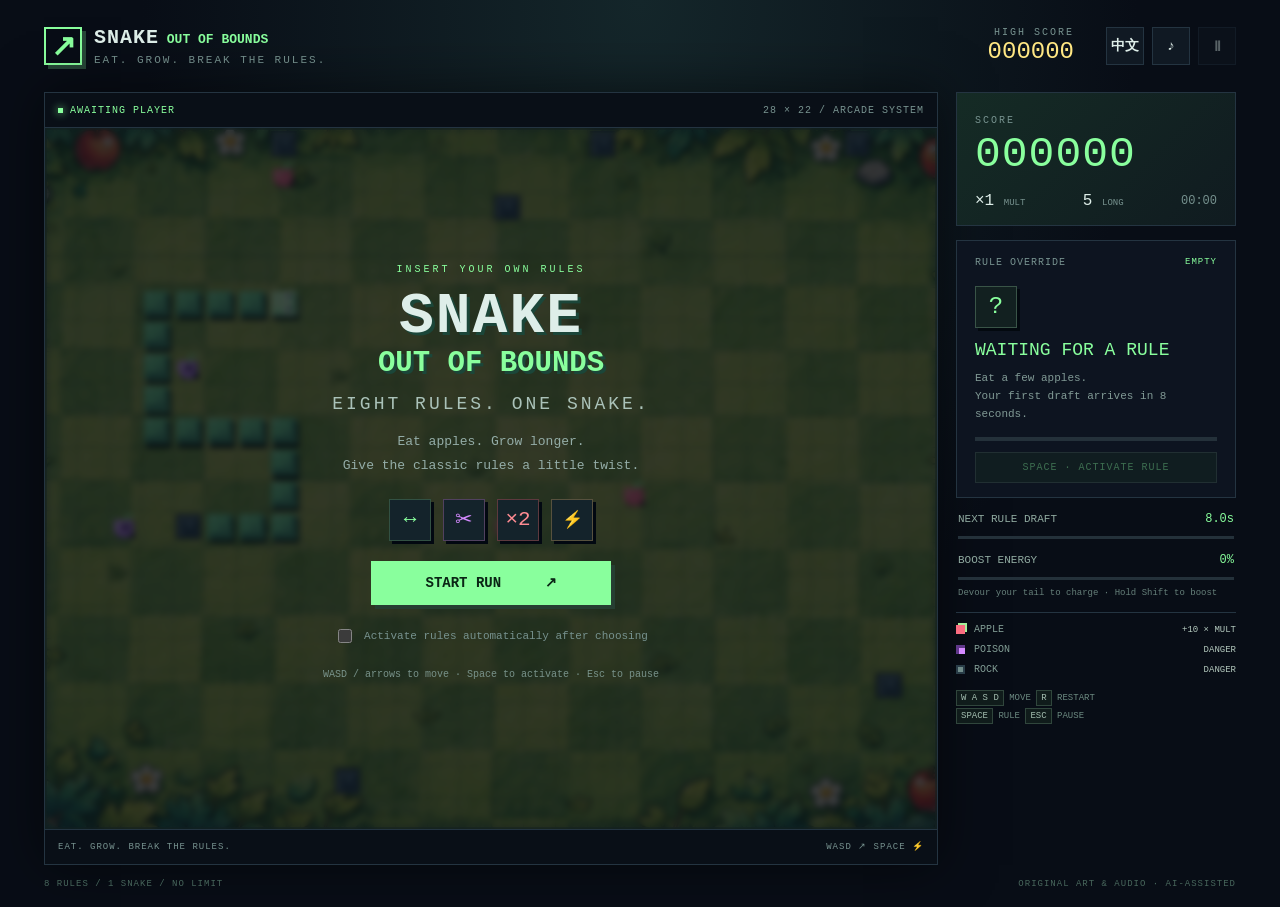
==== commit cf57b19d: "Use leafy game-board background" ====
--- a/SnakeOutOfBounds.html
+++ b/SnakeOutOfBounds.html
@@ -7,7 +7,7 @@
   <meta name="description" content="Snake Out of Bounds — an endless arcade snake game with eight temporary rule mutations.">
   <title>Snake Out of Bounds</title>
   <style>
-:root{color-scheme:dark;--bg:#080d16;--panel:#0d1420;--line:#243441;--muted:#77928f;--ink:#deeee9;--green:#89ff9d;--accent:#89ff9d;--purple:#d48aff;--yellow:#ffe783}*{box-sizing:border-box}body{margin:0;background:var(--bg);color:var(--ink);font-family:Consolas,"Courier New","Microsoft YaHei",monospace;font-size:14px;background-image:radial-gradient(ellipse at 50% 0,#14262a 0,transparent 55%)}button,a,input{-webkit-tap-highlight-color:transparent}button{font:inherit;cursor:pointer;transition:background .15s,transform .15s,border-color .15s}button:focus-visible,a:focus-visible,input:focus-visible{outline:2px solid var(--yellow);outline-offset:4px}button:active{transform:translateY(2px)}button:disabled{cursor:default;opacity:.38;transform:none}button:hover:not(:disabled){filter:brightness(1.15)}[hidden]{display:none!important}.cabinet{max-width:1240px;margin:auto;padding:0 24px}.topbar{height:92px;display:flex;align-items:center;gap:32px}.brand{display:flex;align-items:center;gap:12px;color:var(--ink);text-decoration:none;margin-right:auto}.brand-icon{width:38px;height:38px;display:grid;place-content:center;border:2px solid var(--green);color:var(--green);font-size:30px;font-weight:bold;box-shadow:4px 4px 0 #274738}.brand b{font-size:20px;letter-spacing:1px}.brand-small{font-size:13px;color:var(--green);letter-spacing:0}.brand small{display:block;color:var(--muted);font-size:11px;letter-spacing:2px;margin-top:5px}.record{text-align:right}.record span{display:block;font-size:10px;color:var(--muted);letter-spacing:2px}.record strong{color:var(--yellow);font-size:24px;font-weight:normal}.top-actions{display:flex;gap:8px}.icon-button{border:1px solid var(--line);background:#101923;color:var(--ink);width:38px;height:38px;font-weight:bold}.arena{display:grid;grid-template-columns:minmax(0,1fr) 280px;gap:18px;align-items:start}.board-shell{border:1px solid var(--line);box-shadow:0 0 50px #0008;min-width:0;background:#090f17}.board-status,.board-footer{display:flex;justify-content:space-between;align-items:center;padding:11px 13px;font-size:10px;letter-spacing:1px;color:var(--muted);height:35px}.board-status{border-bottom:1px solid var(--line)}.board-status span:first-child{display:flex;align-items:center;gap:7px}.board-status b{color:var(--accent);font-weight:normal}.board-status i{width:5px;height:5px;background:var(--accent);box-shadow:0 0 8px var(--accent)}.board-footer{border-top:1px solid var(--line);font-size:9px}.board-wrap{position:relative;isolation:isolate;overflow:hidden;aspect-ratio:28/22}canvas{display:block;width:100%;height:100%;image-rendering:pixelated;outline:none}.board-wrap:after{content:"";position:absolute;inset:0;pointer-events:none;background:repeating-linear-gradient(transparent 0 3px,#0002 3px 4px);opacity:.28;z-index:3}.overlay{position:absolute;inset:0;display:grid;place-items:center;background:#060b14bd;backdrop-filter:blur(3px);z-index:5;padding:24px}.panel{max-width:560px;width:100%;text-align:center}.eyebrow{color:var(--green);font-size:10px;letter-spacing:3px;margin-bottom:16px}.title-panel h1{font-size:58px;line-height:.88;letter-spacing:2px;margin:0;text-shadow:3px 3px 0 #1b4639}.title-panel h1 span{display:block;color:var(--green);font-size:29px;letter-spacing:0;line-height:1.5}.title-panel h2{font-size:18px;font-weight:normal;color:#aac2b9;margin:8px 0 16px;letter-spacing:3px}.intro{line-height:1.9;font-size:13px;color:#94ada8;margin:14px 0}.rule-preview{display:flex;justify-content:center;gap:12px;margin:20px 0}.rule-preview span{display:grid;place-items:center;width:42px;height:42px;background:#14232b;border:1px solid #325143;font-size:21px;color:var(--green);box-shadow:3px 3px 0 #020811}.rule-preview span:nth-child(2){color:var(--purple);border-color:#51415f}.rule-preview span:nth-child(3){color:#ff8b92;border-color:#5d393e}.rule-preview span:nth-child(4){color:var(--yellow);border-color:#57513e}.primary{border:0;background:var(--green);color:#0a2515;min-height:44px;padding:12px 26px;font-weight:bold;box-shadow:4px 4px 0 #263e32}.primary span{margin-left:35px}.title-panel .primary,.death-panel .primary{min-width:240px}.auto-option{display:flex;align-items:center;justify-content:center;gap:9px;font-size:11px;color:var(--muted);margin-top:21px;cursor:pointer}.auto-option input{accent-color:var(--green);width:14px;height:14px}.small-print{font-size:10px;color:#78928a;margin-top:20px;line-height:1.7}.dashboard{display:flex;flex-direction:column;gap:14px}.score-block{padding:18px 18px 15px;border:1px solid var(--line);background:linear-gradient(135deg,#152b25,#101b20)}.score-block>span{color:var(--muted);font-size:10px;letter-spacing:2px}.score-block>strong{display:block;font-weight:normal;color:var(--green);font-size:43px;letter-spacing:1px;line-height:1.3}.score-meta{display:flex;align-items:center;justify-content:space-between;margin-top:9px;font-size:16px}.score-meta small{font-size:9px;color:var(--muted)}.score-meta>span:last-child{font-size:12px;color:var(--muted)}.rule-slot{padding:16px 18px 14px;border:1px solid var(--line);background:var(--panel);min-height:246px}.slot-heading{display:flex;justify-content:space-between;color:var(--muted);font-size:10px;letter-spacing:1px}.slot-heading span:last-child{color:var(--accent);font-size:9px}.rule-symbol{width:42px;height:42px;font-size:24px;display:grid;place-items:center;color:var(--accent);border:1px solid #395447;margin:18px 0 12px;box-shadow:3px 3px 0 #03090f;background:#122020}.rule-slot h2{font-size:18px;color:var(--accent);font-weight:normal;margin:0 0 9px}.rule-slot p{line-height:1.65;color:#819a95;font-size:11px;min-height:40px;margin:0 0 14px}.rule-meter,.thin-meter{height:4px;background:#24313a;overflow:hidden}.rule-meter>div{height:100%;width:0;background:var(--accent);transition:width .06s linear}.activate{display:block;width:100%;margin-top:11px;border:1px solid #425c50;background:#172c22;padding:9px 3px;font-size:10px;color:var(--green);letter-spacing:1px}.next-draft,.energy{padding:0 2px}.next-draft>div:first-child,.energy>div:first-child{display:flex;justify-content:space-between;align-items:center;margin-bottom:10px}.next-draft span,.energy span{color:#90aaa0;font-size:11px}.next-draft strong,.energy strong{font-size:12px;color:var(--green);font-weight:normal}.thin-meter{height:3px}.thin-meter div{height:100%;background:var(--yellow);width:0;transition:width .08s linear}.energy .thin-meter div{background:#87d7ff}.energy small{display:block;font-size:9px;color:#657f79;margin-top:8px}.legend{border-top:1px solid var(--line);padding-top:11px;display:grid;gap:9px}.legend>div{display:flex;align-items:center;font-size:10px;color:#819c94;gap:9px}.legend b{margin-left:auto;color:#b3c8bd;font-size:9px;font-weight:normal}.legend i{width:9px;height:9px;display:inline-block}.apple-dot{background:#fa6d80;box-shadow:2px -2px #a5ef99}.poison-dot{background:var(--purple);box-shadow:inset 3px 3px #5f3889}.rock-dot{background:#708c8a;border:2px solid #293d48}.key-hint{line-height:2;font-size:9px;color:#6c8a81}.key-hint kbd{font:inherit;border:1px solid #30463c;padding:2px 4px;color:#a4bfb1;background:#101c1b}.page-footer{display:flex;justify-content:space-between;font-size:9px;color:#48675c;padding:14px 0 18px;letter-spacing:1px}.draft-panel h2,.pause-panel h2,.death-panel h2{font-size:28px;margin:0 0 15px;letter-spacing:1px;font-weight:normal}.draft-panel>p,.death-panel>p{color:#809a93;font-size:12px;line-height:1.7;margin:0 0 24px}.draft-panel .eyebrow{color:var(--yellow)}.choices{display:grid;grid-template-columns:1fr 1fr;gap:14px;margin-bottom:23px}.choice{display:flex;flex-direction:column;align-items:center;min-height:214px;padding:20px 12px;background:#131e29;border:1px solid #3e5559;color:var(--ink);box-shadow:4px 4px 0 #02080d;position:relative}.choice:hover{border-color:var(--card-color);background:#1b2c32}.choice-number{position:absolute;top:9px;left:10px;font-size:10px;color:#6b8e82}.choice-symbol{font-size:34px;color:var(--card-color);margin:15px 0}.choice b{font-size:16px;font-weight:normal;color:var(--card-color);margin-bottom:14px}.choice p{font-size:11px;color:#8da89d;line-height:1.7;margin:0;flex:1}.choice small{margin-top:18px;font-size:9px;letter-spacing:1px;color:#bed4c8}.draft-panel>small{color:#719389;font-size:10px}.pause-panel{max-width:420px}.control-list{display:grid;grid-template-columns:1fr 1fr;text-align:left;background:#101b24;border:1px solid #2d4241;padding:16px;gap:13px 20px;color:#9ab4aa;font-size:11px}.control-list kbd{display:block;color:var(--green);font:inherit;font-size:12px;margin-bottom:4px}.pause-hint{font-size:11px;line-height:1.8;color:#789990;margin:18px 0}.pause-buttons{display:flex;gap:12px;justify-content:center}.secondary{border:1px solid #395349;background:#172623;color:#acc7b7;padding:10px 18px}.credits{color:#4f7266;font-size:9px;line-height:1.9;margin-top:24px}.final-score{position:relative;border-block:1px solid #29453b;padding:15px;margin-bottom:20px}.final-score span{display:block;color:#819f91;font-size:10px}.final-score strong{display:block;font-size:54px;font-weight:normal;color:var(--green)}.final-score b{color:var(--yellow);font-size:10px;letter-spacing:2px}.final-stats{display:flex;justify-content:space-around;margin-bottom:30px}.final-stats small{display:block;font-size:10px;color:#789d8c;margin-bottom:8px}.final-stats b{color:#ceded3;font-size:20px;font-weight:normal}.slogan{position:absolute;z-index:4;left:0;right:0;top:42%;text-align:center;pointer-events:none;opacity:0;background:#160d2cd9;padding:18px 9px;border-block:1px solid #b975d688;transform:translateY(8px);transition:opacity .15s,transform .15s}.slogan.show{opacity:1;transform:none}.slogan small{display:block;font-size:9px;letter-spacing:4px;color:#dcb8f6;margin-bottom:9px}.slogan strong{font-size:28px;color:#f6d6ff;text-shadow:2px 2px #6544aa;line-height:1.2}.toast{position:absolute;z-index:4;bottom:20px;left:50%;transform:translateX(-50%);font-size:11px;background:#111f29eb;border:1px solid #4f7160;padding:9px 17px;white-space:nowrap;opacity:0;pointer-events:none;transition:opacity .2s}.toast.show{opacity:1}.cabinet.active{--accent:#d48aff}.cabinet.active .board-shell{border-color:#614876}.cabinet.active .rule-slot{border-color:#62477c;background:linear-gradient(135deg,#201a30,#101c23)}.cabinet.armed{--accent:#ffe783}.cabinet.armed .rule-slot{border-color:#74633e}.cabinet.warning .board-status i{animation:blink 1s steps(2,end) infinite}.cabinet.warning .next-draft strong{color:var(--yellow)}@keyframes blink{50%{opacity:.25}}@media(max-width:1000px){.cabinet{padding:0 16px}.arena{grid-template-columns:minmax(0,1fr) 240px;gap:12px}.score-block>strong{font-size:36px}.rule-slot{padding:13px;min-height:228px}.rule-slot p{font-size:10px}.title-panel h1{font-size:48px}.title-panel h1 span{font-size:24px}.overlay{padding:20px}.title-panel .intro{font-size:12px}.rule-preview{margin:14px 0}.small-print{margin-top:14px}.choice{min-height:190px}.draft-panel h2{font-size:23px}.choice b{font-size:14px}.choice p{font-size:10px}.slogan strong{font-size:23px}}@media(max-width:760px){.topbar{height:76px;gap:12px}.brand-small{display:block;font-size:11px}.brand b{font-size:17px}.brand small{display:none}.record strong{font-size:18px}.record span{font-size:8px}.top-actions{gap:4px}.icon-button{width:32px;height:32px}.arena{grid-template-columns:1fr}.dashboard{display:grid;grid-template-columns:1fr 1fr;gap:12px}.score-block{grid-column:1;padding:14px}.rule-slot{grid-column:2;grid-row:1/4;min-height:0}.energy,.next-draft{grid-column:1}.legend,.key-hint{display:none}.board-status #coordinates{font-size:8px}.board-footer{font-size:8px}.overlay{padding:15px}.title-panel h1{font-size:44px}.title-panel h1 span{font-size:21px}.title-panel h2{font-size:14px;margin:2px 0 8px}.title-panel .intro{font-size:11px;margin:8px 0}.rule-preview{margin:10px 0}.rule-preview span{height:28px;width:28px;font-size:17px}.primary{min-height:38px;padding:9px 18px}.auto-option{margin-top:13px;font-size:10px}.small-print{font-size:8px;margin:10px 0 0}.eyebrow{font-size:8px;margin-bottom:12px}.draft-panel h2,.pause-panel h2,.death-panel h2{font-size:21px;margin-bottom:10px}.draft-panel>p,.death-panel>p{font-size:10px;margin-bottom:14px}.choices{gap:10px;margin-bottom:14px}.choice{min-height:166px;padding:14px 8px}.choice-symbol{font-size:24px;margin:10px 0}.choice b{font-size:12px;margin-bottom:10px}.choice p{font-size:9px}.choice small{margin-top:10px}.control-list{padding:10px;gap:8px;font-size:9px}.control-list kbd{font-size:10px}.pause-hint{font-size:9px;margin:12px 0}.credits{margin:13px 0 0;font-size:8px}.final-score{padding:9px;margin-bottom:12px}.final-score strong{font-size:38px}.final-stats{margin-bottom:15px}.final-stats b{font-size:17px}.page-footer{font-size:7px}.slogan strong{font-size:19px}}@media(prefers-reduced-motion:reduce){*{animation:none!important;transition:none!important}.board-wrap:after{display:none}}
+:root{color-scheme:dark;--bg:#080d16;--panel:#0d1420;--line:#243441;--muted:#77928f;--ink:#deeee9;--green:#89ff9d;--accent:#89ff9d;--purple:#d48aff;--yellow:#ffe783}*{box-sizing:border-box}body{margin:0;background:var(--bg);color:var(--ink);font-family:Consolas,"Courier New","Microsoft YaHei",monospace;font-size:14px;background-image:radial-gradient(ellipse at 50% 0,#14262a 0,transparent 55%)}button,a,input{-webkit-tap-highlight-color:transparent}button{font:inherit;cursor:pointer;transition:background .15s,transform .15s,border-color .15s}button:focus-visible,a:focus-visible,input:focus-visible{outline:2px solid var(--yellow);outline-offset:4px}button:active{transform:translateY(2px)}button:disabled{cursor:default;opacity:.38;transform:none}button:hover:not(:disabled){filter:brightness(1.15)}[hidden]{display:none!important}.cabinet{max-width:1240px;margin:auto;padding:0 24px}.topbar{height:92px;display:flex;align-items:center;gap:32px}.brand{display:flex;align-items:center;gap:12px;color:var(--ink);text-decoration:none;margin-right:auto}.brand-icon{width:38px;height:38px;display:grid;place-content:center;border:2px solid var(--green);color:var(--green);font-size:30px;font-weight:bold;box-shadow:4px 4px 0 #274738}.brand b{font-size:20px;letter-spacing:1px}.brand-small{font-size:13px;color:var(--green);letter-spacing:0}.brand small{display:block;color:var(--muted);font-size:11px;letter-spacing:2px;margin-top:5px}.record{text-align:right}.record span{display:block;font-size:10px;color:var(--muted);letter-spacing:2px}.record strong{color:var(--yellow);font-size:24px;font-weight:normal}.top-actions{display:flex;gap:8px}.icon-button{border:1px solid var(--line);background:#101923;color:var(--ink);width:38px;height:38px;font-weight:bold}.arena{display:grid;grid-template-columns:minmax(0,1fr) 280px;gap:18px;align-items:start}.board-shell{border:1px solid var(--line);box-shadow:0 0 50px #0008;min-width:0;background:#090f17}.board-status,.board-footer{display:flex;justify-content:space-between;align-items:center;padding:11px 13px;font-size:10px;letter-spacing:1px;color:var(--muted);height:35px}.board-status{border-bottom:1px solid var(--line)}.board-status span:first-child{display:flex;align-items:center;gap:7px}.board-status b{color:var(--accent);font-weight:normal}.board-status i{width:5px;height:5px;background:var(--accent);box-shadow:0 0 8px var(--accent)}.board-footer{border-top:1px solid var(--line);font-size:9px}.board-wrap{position:relative;isolation:isolate;overflow:hidden;aspect-ratio:28/22;background:#183c22 url("game-background.png") center/cover no-repeat}canvas{display:block;width:100%;height:100%;image-rendering:pixelated;outline:none}.board-wrap:after{content:"";position:absolute;inset:0;pointer-events:none;background:repeating-linear-gradient(transparent 0 3px,#0002 3px 4px);opacity:.28;z-index:3}.overlay{position:absolute;inset:0;display:grid;place-items:center;background:#060b14bd;backdrop-filter:blur(3px);z-index:5;padding:24px}.panel{max-width:560px;width:100%;text-align:center}.eyebrow{color:var(--green);font-size:10px;letter-spacing:3px;margin-bottom:16px}.title-panel h1{font-size:58px;line-height:.88;letter-spacing:2px;margin:0;text-shadow:3px 3px 0 #1b4639}.title-panel h1 span{display:block;color:var(--green);font-size:29px;letter-spacing:0;line-height:1.5}.title-panel h2{font-size:18px;font-weight:normal;color:#aac2b9;margin:8px 0 16px;letter-spacing:3px}.intro{line-height:1.9;font-size:13px;color:#94ada8;margin:14px 0}.rule-preview{display:flex;justify-content:center;gap:12px;margin:20px 0}.rule-preview span{display:grid;place-items:center;width:42px;height:42px;background:#14232b;border:1px solid #325143;font-size:21px;color:var(--green);box-shadow:3px 3px 0 #020811}.rule-preview span:nth-child(2){color:var(--purple);border-color:#51415f}.rule-preview span:nth-child(3){color:#ff8b92;border-color:#5d393e}.rule-preview span:nth-child(4){color:var(--yellow);border-color:#57513e}.primary{border:0;background:var(--green);color:#0a2515;min-height:44px;padding:12px 26px;font-weight:bold;box-shadow:4px 4px 0 #263e32}.primary span{margin-left:35px}.title-panel .primary,.death-panel .primary{min-width:240px}.auto-option{display:flex;align-items:center;justify-content:center;gap:9px;font-size:11px;color:var(--muted);margin-top:21px;cursor:pointer}.auto-option input{accent-color:var(--green);width:14px;height:14px}.small-print{font-size:10px;color:#78928a;margin-top:20px;line-height:1.7}.dashboard{display:flex;flex-direction:column;gap:14px}.score-block{padding:18px 18px 15px;border:1px solid var(--line);background:linear-gradient(135deg,#152b25,#101b20)}.score-block>span{color:var(--muted);font-size:10px;letter-spacing:2px}.score-block>strong{display:block;font-weight:normal;color:var(--green);font-size:43px;letter-spacing:1px;line-height:1.3}.score-meta{display:flex;align-items:center;justify-content:space-between;margin-top:9px;font-size:16px}.score-meta small{font-size:9px;color:var(--muted)}.score-meta>span:last-child{font-size:12px;color:var(--muted)}.rule-slot{padding:16px 18px 14px;border:1px solid var(--line);background:var(--panel);min-height:246px}.slot-heading{display:flex;justify-content:space-between;color:var(--muted);font-size:10px;letter-spacing:1px}.slot-heading span:last-child{color:var(--accent);font-size:9px}.rule-symbol{width:42px;height:42px;font-size:24px;display:grid;place-items:center;color:var(--accent);border:1px solid #395447;margin:18px 0 12px;box-shadow:3px 3px 0 #03090f;background:#122020}.rule-slot h2{font-size:18px;color:var(--accent);font-weight:normal;margin:0 0 9px}.rule-slot p{line-height:1.65;color:#819a95;font-size:11px;min-height:40px;margin:0 0 14px}.rule-meter,.thin-meter{height:4px;background:#24313a;overflow:hidden}.rule-meter>div{height:100%;width:0;background:var(--accent);transition:width .06s linear}.activate{display:block;width:100%;margin-top:11px;border:1px solid #425c50;background:#172c22;padding:9px 3px;font-size:10px;color:var(--green);letter-spacing:1px}.next-draft,.energy{padding:0 2px}.next-draft>div:first-child,.energy>div:first-child{display:flex;justify-content:space-between;align-items:center;margin-bottom:10px}.next-draft span,.energy span{color:#90aaa0;font-size:11px}.next-draft strong,.energy strong{font-size:12px;color:var(--green);font-weight:normal}.thin-meter{height:3px}.thin-meter div{height:100%;background:var(--yellow);width:0;transition:width .08s linear}.energy .thin-meter div{background:#87d7ff}.energy small{display:block;font-size:9px;color:#657f79;margin-top:8px}.legend{border-top:1px solid var(--line);padding-top:11px;display:grid;gap:9px}.legend>div{display:flex;align-items:center;font-size:10px;color:#819c94;gap:9px}.legend b{margin-left:auto;color:#b3c8bd;font-size:9px;font-weight:normal}.legend i{width:9px;height:9px;display:inline-block}.apple-dot{background:#fa6d80;box-shadow:2px -2px #a5ef99}.poison-dot{background:var(--purple);box-shadow:inset 3px 3px #5f3889}.rock-dot{background:#708c8a;border:2px solid #293d48}.key-hint{line-height:2;font-size:9px;color:#6c8a81}.key-hint kbd{font:inherit;border:1px solid #30463c;padding:2px 4px;color:#a4bfb1;background:#101c1b}.page-footer{display:flex;justify-content:space-between;font-size:9px;color:#48675c;padding:14px 0 18px;letter-spacing:1px}.draft-panel h2,.pause-panel h2,.death-panel h2{font-size:28px;margin:0 0 15px;letter-spacing:1px;font-weight:normal}.draft-panel>p,.death-panel>p{color:#809a93;font-size:12px;line-height:1.7;margin:0 0 24px}.draft-panel .eyebrow{color:var(--yellow)}.choices{display:grid;grid-template-columns:1fr 1fr;gap:14px;margin-bottom:23px}.choice{display:flex;flex-direction:column;align-items:center;min-height:214px;padding:20px 12px;background:#131e29;border:1px solid #3e5559;color:var(--ink);box-shadow:4px 4px 0 #02080d;position:relative}.choice:hover{border-color:var(--card-color);background:#1b2c32}.choice-number{position:absolute;top:9px;left:10px;font-size:10px;color:#6b8e82}.choice-symbol{font-size:34px;color:var(--card-color);margin:15px 0}.choice b{font-size:16px;font-weight:normal;color:var(--card-color);margin-bottom:14px}.choice p{font-size:11px;color:#8da89d;line-height:1.7;margin:0;flex:1}.choice small{margin-top:18px;font-size:9px;letter-spacing:1px;color:#bed4c8}.draft-panel>small{color:#719389;font-size:10px}.pause-panel{max-width:420px}.control-list{display:grid;grid-template-columns:1fr 1fr;text-align:left;background:#101b24;border:1px solid #2d4241;padding:16px;gap:13px 20px;color:#9ab4aa;font-size:11px}.control-list kbd{display:block;color:var(--green);font:inherit;font-size:12px;margin-bottom:4px}.pause-hint{font-size:11px;line-height:1.8;color:#789990;margin:18px 0}.pause-buttons{display:flex;gap:12px;justify-content:center}.secondary{border:1px solid #395349;background:#172623;color:#acc7b7;padding:10px 18px}.credits{color:#4f7266;font-size:9px;line-height:1.9;margin-top:24px}.final-score{position:relative;border-block:1px solid #29453b;padding:15px;margin-bottom:20px}.final-score span{display:block;color:#819f91;font-size:10px}.final-score strong{display:block;font-size:54px;font-weight:normal;color:var(--green)}.final-score b{color:var(--yellow);font-size:10px;letter-spacing:2px}.final-stats{display:flex;justify-content:space-around;margin-bottom:30px}.final-stats small{display:block;font-size:10px;color:#789d8c;margin-bottom:8px}.final-stats b{color:#ceded3;font-size:20px;font-weight:normal}.slogan{position:absolute;z-index:4;left:0;right:0;top:42%;text-align:center;pointer-events:none;opacity:0;background:#160d2cd9;padding:18px 9px;border-block:1px solid #b975d688;transform:translateY(8px);transition:opacity .15s,transform .15s}.slogan.show{opacity:1;transform:none}.slogan small{display:block;font-size:9px;letter-spacing:4px;color:#dcb8f6;margin-bottom:9px}.slogan strong{font-size:28px;color:#f6d6ff;text-shadow:2px 2px #6544aa;line-height:1.2}.toast{position:absolute;z-index:4;bottom:20px;left:50%;transform:translateX(-50%);font-size:11px;background:#111f29eb;border:1px solid #4f7160;padding:9px 17px;white-space:nowrap;opacity:0;pointer-events:none;transition:opacity .2s}.toast.show{opacity:1}.cabinet.active{--accent:#d48aff}.cabinet.active .board-shell{border-color:#614876}.cabinet.active .rule-slot{border-color:#62477c;background:linear-gradient(135deg,#201a30,#101c23)}.cabinet.armed{--accent:#ffe783}.cabinet.armed .rule-slot{border-color:#74633e}.cabinet.warning .board-status i{animation:blink 1s steps(2,end) infinite}.cabinet.warning .next-draft strong{color:var(--yellow)}@keyframes blink{50%{opacity:.25}}@media(max-width:1000px){.cabinet{padding:0 16px}.arena{grid-template-columns:minmax(0,1fr) 240px;gap:12px}.score-block>strong{font-size:36px}.rule-slot{padding:13px;min-height:228px}.rule-slot p{font-size:10px}.title-panel h1{font-size:48px}.title-panel h1 span{font-size:24px}.overlay{padding:20px}.title-panel .intro{font-size:12px}.rule-preview{margin:14px 0}.small-print{margin-top:14px}.choice{min-height:190px}.draft-panel h2{font-size:23px}.choice b{font-size:14px}.choice p{font-size:10px}.slogan strong{font-size:23px}}@media(max-width:760px){.topbar{height:76px;gap:12px}.brand-small{display:block;font-size:11px}.brand b{font-size:17px}.brand small{display:none}.record strong{font-size:18px}.record span{font-size:8px}.top-actions{gap:4px}.icon-button{width:32px;height:32px}.arena{grid-template-columns:1fr}.dashboard{display:grid;grid-template-columns:1fr 1fr;gap:12px}.score-block{grid-column:1;padding:14px}.rule-slot{grid-column:2;grid-row:1/4;min-height:0}.energy,.next-draft{grid-column:1}.legend,.key-hint{display:none}.board-status #coordinates{font-size:8px}.board-footer{font-size:8px}.overlay{padding:15px}.title-panel h1{font-size:44px}.title-panel h1 span{font-size:21px}.title-panel h2{font-size:14px;margin:2px 0 8px}.title-panel .intro{font-size:11px;margin:8px 0}.rule-preview{margin:10px 0}.rule-preview span{height:28px;width:28px;font-size:17px}.primary{min-height:38px;padding:9px 18px}.auto-option{margin-top:13px;font-size:10px}.small-print{font-size:8px;margin:10px 0 0}.eyebrow{font-size:8px;margin-bottom:12px}.draft-panel h2,.pause-panel h2,.death-panel h2{font-size:21px;margin-bottom:10px}.draft-panel>p,.death-panel>p{font-size:10px;margin-bottom:14px}.choices{gap:10px;margin-bottom:14px}.choice{min-height:166px;padding:14px 8px}.choice-symbol{font-size:24px;margin:10px 0}.choice b{font-size:12px;margin-bottom:10px}.choice p{font-size:9px}.choice small{margin-top:10px}.control-list{padding:10px;gap:8px;font-size:9px}.control-list kbd{font-size:10px}.pause-hint{font-size:9px;margin:12px 0}.credits{margin:13px 0 0;font-size:8px}.final-score{padding:9px;margin-bottom:12px}.final-score strong{font-size:38px}.final-stats{margin-bottom:15px}.final-stats b{font-size:17px}.page-footer{font-size:7px}.slogan strong{font-size:19px}}@media(prefers-reduced-motion:reduce){*{animation:none!important;transition:none!important}.board-wrap:after{display:none}}
 @media(min-width:761px){.cabinet{max-width:min(1240px,calc((100vh - 198px)*28/22 + 348px))}}
 .overlay{overflow:auto;align-items:safe center}@media(min-width:761px) and (max-height:800px){.key-hint{display:none}}
 .icon-button{padding:0;white-space:nowrap}.rule-preview span:last-child{font-size:17px}
@@ -840,10 +840,10 @@
     });
   }
   function render(now,dt) {
-    ctx.clearRect(0,0,840,660);ctx.fillStyle='#09141b';ctx.fillRect(0,0,840,660);
-    ctx.strokeStyle='#13272b';ctx.lineWidth=1;ctx.beginPath();
+    ctx.clearRect(0,0,840,660);ctx.fillStyle='rgba(4,14,8,.12)';ctx.fillRect(0,0,840,660);
+    ctx.strokeStyle='rgba(21,68,35,.34)';ctx.lineWidth=1;ctx.beginPath();
     for(let x=0;x<=840;x+=30){ctx.moveTo(x+.5,0);ctx.lineTo(x+.5,660);}for(let y=0;y<=660;y+=30){ctx.moveTo(0,y+.5);ctx.lineTo(840,y+.5);}ctx.stroke();
-    ctx.fillStyle='#203831';for(let x=15;x<840;x+=120)for(let y=15;y<660;y+=120)ctx.fillRect(x,y,2,2);
+    ctx.fillStyle='rgba(28,84,42,.42)';for(let x=15;x<840;x+=120)for(let y=15;y<660;y+=120)ctx.fillRect(x,y,2,2);
     for(const point of model.obstacles) drawRock(point);
     for(const point of model.poisons) drawApple(point,true,now);
     for(const point of model.apples) drawApple(point,false,now);
